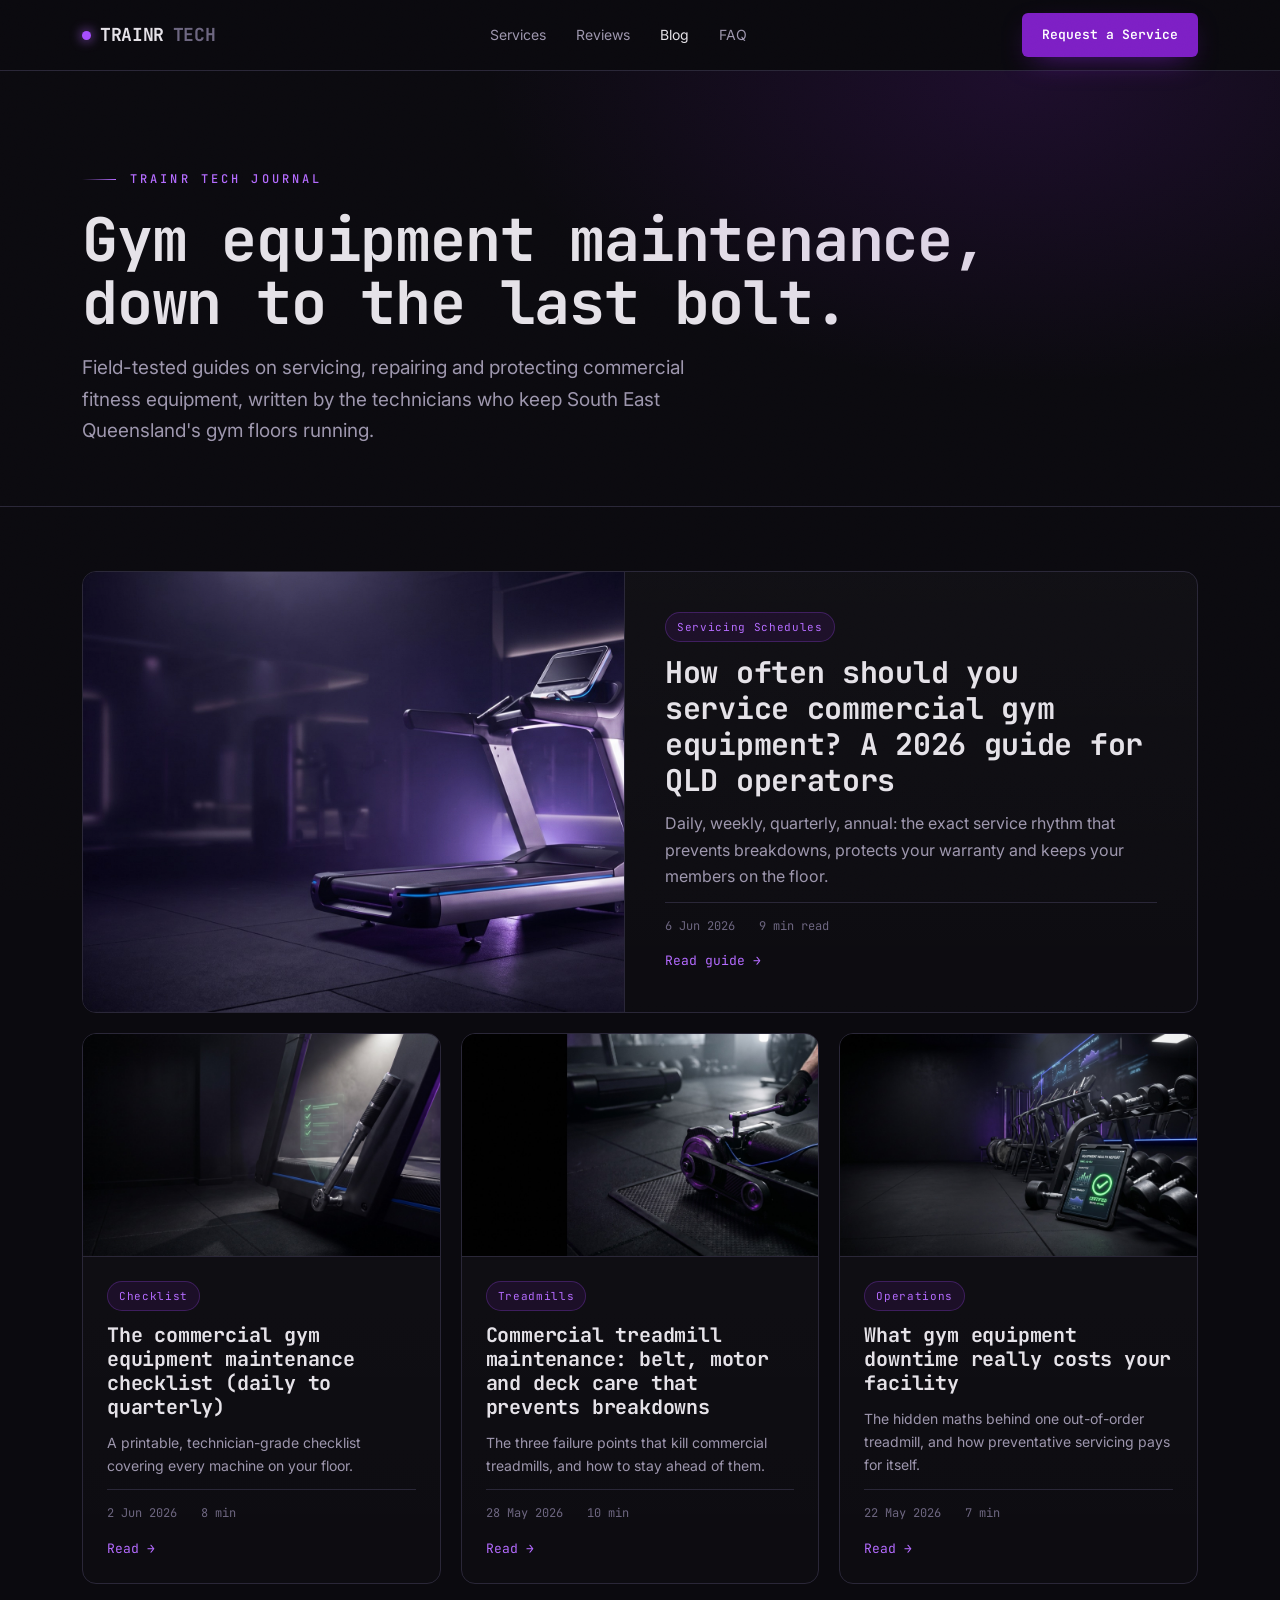
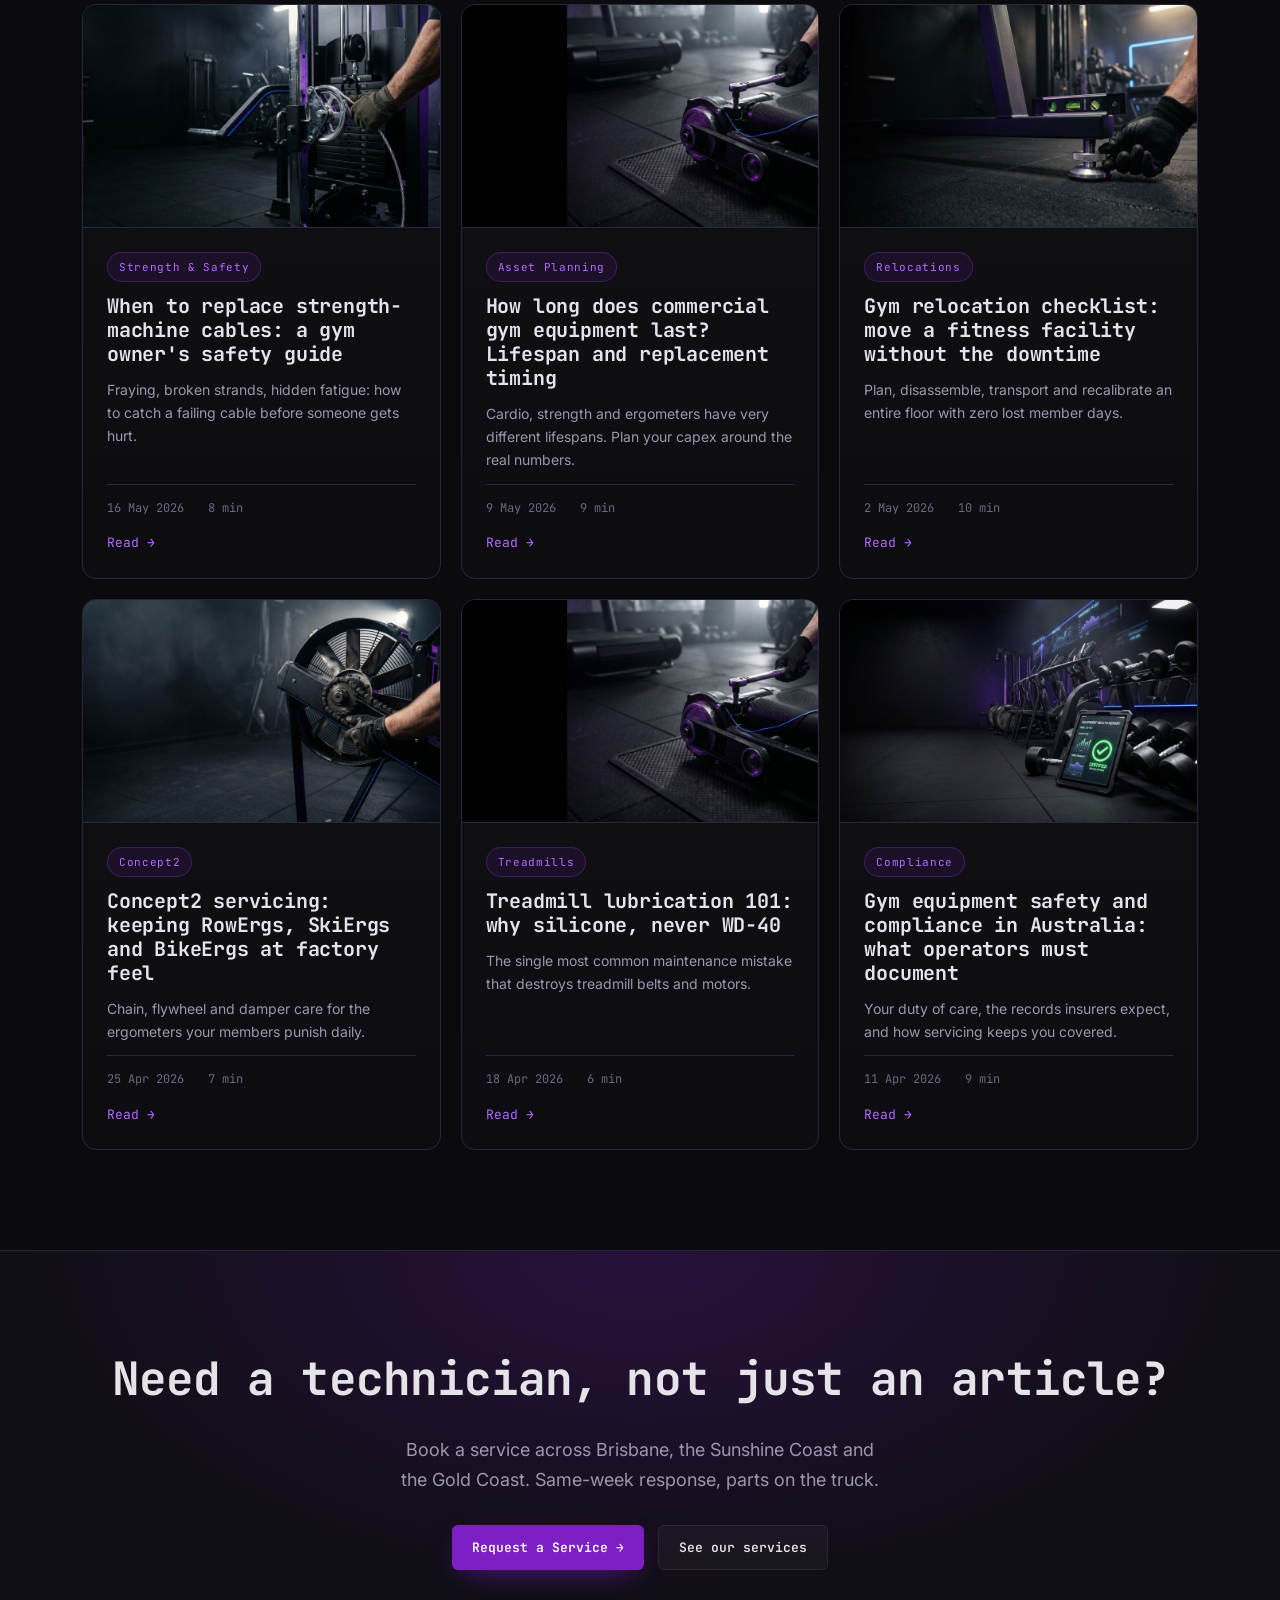
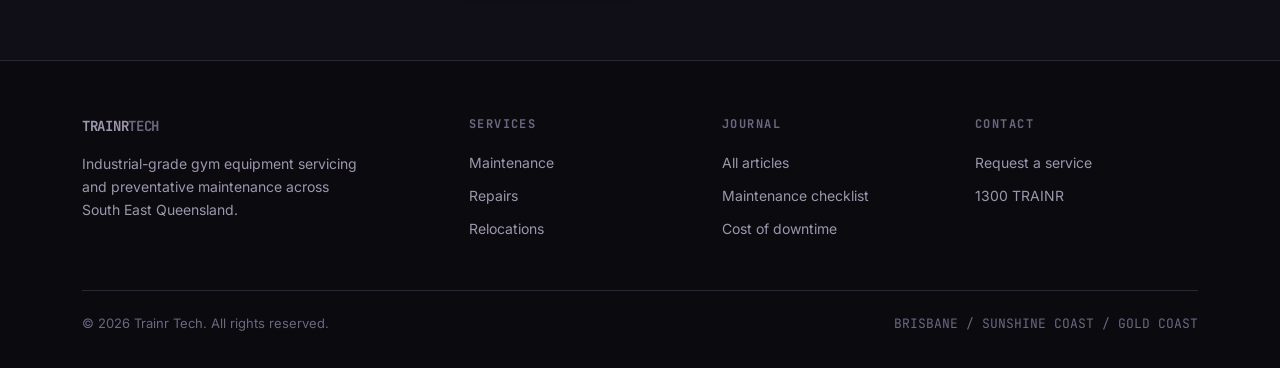
==== blog/index.html @ e597550f "Add SEO blog: 10 long-form local articles, index, schema, sitemap and robots - 10 authority articles" ====
<!DOCTYPE html>
<html lang="en">
<head>
<meta charset="utf-8"/>
<meta name="viewport" content="width=device-width, initial-scale=1.0"/>
<title>Gym Equipment Maintenance Blog | Trainr Tech (Brisbane, Sunshine Coast, Gold Coast)</title>
<meta name="description" content="Expert guides on commercial gym equipment maintenance, servicing and repairs for facility owners across Brisbane, the Sunshine Coast and the Gold Coast."/>
<link rel="canonical" href="https://trainr-tech-site.vercel.app/blog/"/>
<meta property="og:type" content="website"/>
<meta property="og:title" content="Gym Equipment Maintenance Blog | Trainr Tech"/>
<meta property="og:description" content="Expert guides on commercial gym equipment maintenance and servicing across South East Queensland."/>
<meta property="og:url" content="https://trainr-tech-site.vercel.app/blog/"/>
<meta property="og:image" content="https://trainr-tech-site.vercel.app/assets/img/t1.jpg"/>
<meta name="twitter:card" content="summary_large_image"/>
<link rel="preconnect" href="https://fonts.googleapis.com"/>
<link rel="preconnect" href="https://fonts.gstatic.com" crossorigin/>
<link href="https://fonts.googleapis.com/css2?family=Inter:wght@400;500;600;700&family=JetBrains+Mono:wght@400;500;600;700&display=swap" rel="stylesheet"/>
<link rel="stylesheet" href="blog.css"/>
<script type="application/ld+json">
{
  "@context":"https://schema.org",
  "@type":"Blog",
  "name":"Trainr Tech Gym Equipment Maintenance Blog",
  "url":"https://trainr-tech-site.vercel.app/blog/",
  "publisher":{"@type":"Organization","name":"Trainr Tech","areaServed":["Brisbane","Sunshine Coast","Gold Coast"]},
  "about":"Commercial gym equipment maintenance, servicing and repairs"
}
</script>
</head>
<body>
<div class="grain"></div>
<header>
  <div class="wrap nav">
    <a href="../index.html" class="logo"><span class="dot"></span>TRAINR<span style="color:var(--mute-2)">TECH</span></a>
    <nav class="nav-links">
      <a href="../index.html#teardown">Services</a>
      <a href="../index.html#reviews">Reviews</a>
      <a href="index.html" class="active">Blog</a>
      <a href="../index.html#faq">FAQ</a>
    </nav>
    <a href="../index.html#contact" class="btn btn-primary">Request a Service</a>
  </div>
</header>

<section class="blog-hero">
  <div class="wrap">
    <span class="eyebrow-line kicker">Trainr Tech Journal</span>
    <h1>Gym equipment maintenance,<br/>down to the last bolt.</h1>
    <p>Field-tested guides on servicing, repairing and protecting commercial fitness equipment, written by the technicians who keep South East Queensland's gym floors running.</p>
  </div>
</section>

<div class="wrap">
  <div class="grid" id="grid">
    <!-- Featured -->
    <a class="post featured rv" href="how-often-service-commercial-gym-equipment.html">
      <div class="thumb"><img src="../assets/img/t1.jpg" alt="Commercial treadmill in a dark gym"/></div>
      <div class="pbody">
        <span class="tag">Servicing Schedules</span>
        <h2>How often should you service commercial gym equipment? A 2026 guide for QLD operators</h2>
        <p>Daily, weekly, quarterly, annual: the exact service rhythm that prevents breakdowns, protects your warranty and keeps your members on the floor.</p>
        <span class="meta">6 Jun 2026<span class="dot"></span>9 min read</span>
        <span class="arrow">Read guide →</span>
      </div>
    </a>

    <a class="post rv" href="commercial-gym-equipment-maintenance-checklist.html">
      <div class="thumb"><img src="../assets/img/svc-1.jpg" alt="Technician running diagnostics on gym equipment"/></div>
      <div class="pbody">
        <span class="tag">Checklist</span>
        <h2>The commercial gym equipment maintenance checklist (daily to quarterly)</h2>
        <p>A printable, technician-grade checklist covering every machine on your floor.</p>
        <span class="meta">2 Jun 2026<span class="dot"></span>8 min</span>
        <span class="arrow">Read →</span>
      </div>
    </a>

    <a class="post rv" href="commercial-treadmill-maintenance.html">
      <div class="thumb"><img src="../assets/img/svc-2.jpg" alt="Repairing a treadmill motor and belt"/></div>
      <div class="pbody">
        <span class="tag">Treadmills</span>
        <h2>Commercial treadmill maintenance: belt, motor and deck care that prevents breakdowns</h2>
        <p>The three failure points that kill commercial treadmills, and how to stay ahead of them.</p>
        <span class="meta">28 May 2026<span class="dot"></span>10 min</span>
        <span class="arrow">Read →</span>
      </div>
    </a>

    <a class="post rv" href="cost-of-gym-equipment-downtime.html">
      <div class="thumb"><img src="../assets/img/svc-6.jpg" alt="Equipment health report on a tablet"/></div>
      <div class="pbody">
        <span class="tag">Operations</span>
        <h2>What gym equipment downtime really costs your facility</h2>
        <p>The hidden maths behind one out-of-order treadmill, and how preventative servicing pays for itself.</p>
        <span class="meta">22 May 2026<span class="dot"></span>7 min</span>
        <span class="arrow">Read →</span>
      </div>
    </a>

    <a class="post rv" href="when-to-replace-strength-cables.html">
      <div class="thumb"><img src="../assets/img/svc-3.jpg" alt="Cable and pulley stack on a strength machine"/></div>
      <div class="pbody">
        <span class="tag">Strength & Safety</span>
        <h2>When to replace strength-machine cables: a gym owner's safety guide</h2>
        <p>Fraying, broken strands, hidden fatigue: how to catch a failing cable before someone gets hurt.</p>
        <span class="meta">16 May 2026<span class="dot"></span>8 min</span>
        <span class="arrow">Read →</span>
      </div>
    </a>

    <a class="post rv" href="how-long-does-gym-equipment-last.html">
      <div class="thumb"><img src="../assets/img/svc-2.jpg" alt="Inside a commercial treadmill"/></div>
      <div class="pbody">
        <span class="tag">Asset Planning</span>
        <h2>How long does commercial gym equipment last? Lifespan and replacement timing</h2>
        <p>Cardio, strength and ergometers have very different lifespans. Plan your capex around the real numbers.</p>
        <span class="meta">9 May 2026<span class="dot"></span>9 min</span>
        <span class="arrow">Read →</span>
      </div>
    </a>

    <a class="post rv" href="gym-relocation-checklist.html">
      <div class="thumb"><img src="../assets/img/svc-5.jpg" alt="Levelling a newly installed machine"/></div>
      <div class="pbody">
        <span class="tag">Relocations</span>
        <h2>Gym relocation checklist: move a fitness facility without the downtime</h2>
        <p>Plan, disassemble, transport and recalibrate an entire floor with zero lost member days.</p>
        <span class="meta">2 May 2026<span class="dot"></span>10 min</span>
        <span class="arrow">Read →</span>
      </div>
    </a>

    <a class="post rv" href="concept2-servicing-guide.html">
      <div class="thumb"><img src="../assets/img/svc-4.jpg" alt="Air-resistance ergometer flywheel and chain"/></div>
      <div class="pbody">
        <span class="tag">Concept2</span>
        <h2>Concept2 servicing: keeping RowErgs, SkiErgs and BikeErgs at factory feel</h2>
        <p>Chain, flywheel and damper care for the ergometers your members punish daily.</p>
        <span class="meta">25 Apr 2026<span class="dot"></span>7 min</span>
        <span class="arrow">Read →</span>
      </div>
    </a>

    <a class="post rv" href="treadmill-lubrication-guide.html">
      <div class="thumb"><img src="../assets/img/svc-2.jpg" alt="Lubricating a treadmill belt"/></div>
      <div class="pbody">
        <span class="tag">Treadmills</span>
        <h2>Treadmill lubrication 101: why silicone, never WD-40</h2>
        <p>The single most common maintenance mistake that destroys treadmill belts and motors.</p>
        <span class="meta">18 Apr 2026<span class="dot"></span>6 min</span>
        <span class="arrow">Read →</span>
      </div>
    </a>

    <a class="post rv" href="gym-equipment-safety-compliance-australia.html">
      <div class="thumb"><img src="../assets/img/svc-6.jpg" alt="Digital compliance report for gym equipment"/></div>
      <div class="pbody">
        <span class="tag">Compliance</span>
        <h2>Gym equipment safety and compliance in Australia: what operators must document</h2>
        <p>Your duty of care, the records insurers expect, and how servicing keeps you covered.</p>
        <span class="meta">11 Apr 2026<span class="dot"></span>9 min</span>
        <span class="arrow">Read →</span>
      </div>
    </a>
  </div>
</div>

<!-- CTA -->
<div class="ctaband">
  <div class="wrap">
    <h2>Need a technician, not just an article?</h2>
    <p>Book a service across Brisbane, the Sunshine Coast and the Gold Coast. Same-week response, parts on the truck.</p>
    <div class="cta">
      <a href="../index.html#contact" class="btn btn-primary">Request a Service →</a>
      <a href="../index.html#teardown" class="btn btn-ghost">See our services</a>
    </div>
  </div>
</div>

<footer>
  <div class="wrap">
    <div class="foot">
      <div>
        <a href="../index.html" class="logo"><span class="dot"></span>TRAINR<span style="color:var(--mute-2)">TECH</span></a>
        <p class="blurb">Industrial-grade gym equipment servicing and preventative maintenance across South East Queensland.</p>
      </div>
      <div><h4>Services</h4><a href="../index.html#teardown">Maintenance</a><a href="../index.html#teardown">Repairs</a><a href="../index.html#teardown">Relocations</a></div>
      <div><h4>Journal</h4><a href="index.html">All articles</a><a href="commercial-gym-equipment-maintenance-checklist.html">Maintenance checklist</a><a href="cost-of-gym-equipment-downtime.html">Cost of downtime</a></div>
      <div><h4>Contact</h4><a href="../index.html#contact">Request a service</a><a href="tel:1300872467">1300 TRAINR</a></div>
    </div>
    <div class="foot-bottom">
      <span>© 2026 Trainr Tech. All rights reserved.</span>
      <span class="mono">BRISBANE / SUNSHINE COAST / GOLD COAST</span>
    </div>
  </div>
</footer>

<script>
const io=new IntersectionObserver((es)=>es.forEach(e=>{if(e.isIntersecting){e.target.classList.add('in');io.unobserve(e.target)}}),{threshold:.12});
document.querySelectorAll('.rv').forEach(el=>io.observe(el));
</script>
</body>
</html>
---- blog/blog.css ----
/* TRAINR TECH — blog shared styles (brand-matched to the homepage) */
:root{
  --carbon:#0b0a0f;--carbon-2:#100e16;--asphalt:#1a1822;--line:#2a2738;
  --violet:#7d1fc5;--violet-bright:#a64dff;--violet-glow:#b46bff;
  --blue:#3b6cdd;--blue-bright:#5e8bff;--silver:#e5e2e8;--mute:#9d96ad;--mute-2:#6d6680;
}
*{margin:0;padding:0;box-sizing:border-box}
html{scroll-behavior:smooth}
body{background:var(--carbon);color:var(--silver);font-family:'Inter',sans-serif;-webkit-font-smoothing:antialiased;line-height:1.65;overflow-x:hidden}
.mono{font-family:'JetBrains Mono',monospace}
a{color:inherit;text-decoration:none}
img{display:block;max-width:100%}
.wrap{max-width:1180px;margin:0 auto;padding:0 32px}
.kicker{font-family:'JetBrains Mono',monospace;font-size:12px;font-weight:500;letter-spacing:.26em;text-transform:uppercase;color:var(--violet-glow)}
.eyebrow-line{display:inline-flex;align-items:center;gap:14px}
.eyebrow-line::before{content:"";width:34px;height:1px;background:linear-gradient(90deg,transparent,var(--violet-glow))}
.grain{position:fixed;inset:0;pointer-events:none;z-index:120;opacity:.04;mix-blend-mode:overlay;background-image:url("data:image/svg+xml,%3Csvg xmlns='http://www.w3.org/2000/svg' width='160' height='160'%3E%3Cfilter id='n'%3E%3CfeTurbulence type='fractalNoise' baseFrequency='0.85' numOctaves='3'/%3E%3C/filter%3E%3Crect width='100%25' height='100%25' filter='url(%23n)'/%3E%3C/svg%3E")}

/* nav */
header{position:sticky;top:0;z-index:100;background:rgba(11,10,15,.78);backdrop-filter:blur(16px) saturate(1.2);border-bottom:1px solid var(--line)}
.nav{display:flex;align-items:center;justify-content:space-between;height:70px}
.logo{font-family:'JetBrains Mono',monospace;font-weight:700;font-size:18px;letter-spacing:-.02em;display:flex;align-items:center;gap:9px}
.logo .dot{width:9px;height:9px;border-radius:50%;background:var(--violet-bright);box-shadow:0 0 12px var(--violet-glow)}
.nav-links{display:flex;gap:30px;align-items:center}
.nav-links a{font-size:14px;color:var(--mute);transition:color .25s}
.nav-links a:hover,.nav-links a.active{color:var(--silver)}
.btn{font-family:'JetBrains Mono',monospace;font-size:13px;font-weight:600;padding:11px 20px;border-radius:6px;cursor:pointer;border:none;transition:transform .18s,box-shadow .3s;display:inline-flex;align-items:center;gap:8px}
.btn-primary{background:var(--violet);color:#fff;box-shadow:0 10px 30px -12px rgba(125,31,197,.8)}
.btn-primary:hover{transform:translateY(-2px)}
.btn-ghost{background:rgba(255,255,255,.03);color:var(--silver);border:1px solid var(--line)}
.btn-ghost:hover{border-color:var(--violet)}

/* ---------- BLOG INDEX ---------- */
.blog-hero{padding:90px 0 60px;border-bottom:1px solid var(--line);position:relative;overflow:hidden}
.blog-hero::after{content:"";position:absolute;inset:0;background:radial-gradient(70% 120% at 80% 0%,rgba(125,31,197,.16),transparent 60%);pointer-events:none}
.blog-hero h1{font-family:'JetBrains Mono',monospace;font-weight:700;font-size:clamp(34px,5.4vw,60px);letter-spacing:-.02em;line-height:1.04;margin-top:20px}
.blog-hero p{margin-top:18px;color:var(--mute);font-size:19px;max-width:620px}
.grid{display:grid;grid-template-columns:repeat(3,1fr);gap:20px;padding:64px 0 100px}
.post{display:flex;flex-direction:column;background:linear-gradient(180deg,rgba(255,255,255,.025),rgba(255,255,255,.006));border:1px solid var(--line);border-radius:14px;overflow:hidden;transition:border-color .35s,transform .35s}
.post:hover{border-color:rgba(166,77,255,.5);transform:translateY(-4px)}
.post .thumb{aspect-ratio:16/10;overflow:hidden;border-bottom:1px solid var(--line)}
.post .thumb img{width:100%;height:100%;object-fit:cover;transition:transform .5s}
.post:hover .thumb img{transform:scale(1.05)}
.post .pbody{padding:24px;display:flex;flex-direction:column;gap:12px;flex:1}
.tag{align-self:flex-start;font-family:'JetBrains Mono',monospace;font-size:11px;letter-spacing:.06em;padding:5px 11px;border-radius:100px;background:rgba(125,31,197,.12);border:1px solid rgba(166,77,255,.25);color:var(--violet-glow)}
.post h2{font-family:'JetBrains Mono',monospace;font-size:20px;line-height:1.2;letter-spacing:-.01em}
.post p{color:var(--mute);font-size:14px;flex:1}
.post .meta{font-family:'JetBrains Mono',monospace;font-size:12px;color:var(--mute-2);display:flex;gap:12px;border-top:1px solid var(--line);padding-top:14px}
.post .arrow{color:var(--violet-glow);font-family:'JetBrains Mono',monospace;font-size:13px;display:inline-flex;align-items:center;gap:6px;margin-top:2px}
.featured{grid-column:span 3;flex-direction:row}
.featured .thumb{aspect-ratio:auto;flex:1.1;border-bottom:none;border-right:1px solid var(--line)}
.featured .pbody{flex:1;justify-content:center;padding:40px}
.featured h2{font-size:30px}
.featured p{font-size:16px;flex:none}

/* ---------- ARTICLE ---------- */
.crumbs{font-family:'JetBrains Mono',monospace;font-size:12px;color:var(--mute-2);padding:26px 0 0}
.crumbs a:hover{color:var(--violet-glow)}
.crumbs span{color:var(--mute-2);margin:0 8px}
.art-hero{padding:30px 0 50px;border-bottom:1px solid var(--line);position:relative}
.art-hero .tag{margin-bottom:20px}
.art-hero h1{font-family:'JetBrains Mono',monospace;font-weight:700;font-size:clamp(30px,4.6vw,50px);letter-spacing:-.02em;line-height:1.08;max-width:900px}
.art-hero .standfirst{margin-top:20px;color:var(--mute);font-size:20px;line-height:1.55;max-width:760px}
.art-meta{margin-top:26px;display:flex;flex-wrap:wrap;gap:18px;font-family:'JetBrains Mono',monospace;font-size:12px;color:var(--mute-2);align-items:center}
.art-meta .dot{width:4px;height:4px;border-radius:50%;background:var(--mute-2)}
.art-figure{margin:0 0 0;border-bottom:1px solid var(--line)}
.art-figure img{width:100%;max-height:460px;object-fit:cover}
.layout{display:grid;grid-template-columns:1fr 260px;gap:60px;padding:56px 0 90px;align-items:start}
.prose{max-width:760px;font-size:17px}
.prose>p{margin:0 0 22px;color:#cfcad6}
.prose h2{font-family:'JetBrains Mono',monospace;font-size:27px;letter-spacing:-.01em;margin:46px 0 16px;color:var(--silver);scroll-margin-top:90px}
.prose h3{font-family:'JetBrains Mono',monospace;font-size:20px;margin:32px 0 12px;color:var(--silver)}
.prose a{color:var(--blue-bright);text-decoration:underline;text-underline-offset:3px;text-decoration-color:rgba(94,139,255,.4)}
.prose a:hover{text-decoration-color:var(--blue-bright)}
.prose strong{color:var(--silver)}
.prose ul,.prose ol{margin:0 0 22px;padding-left:22px;color:#cfcad6}
.prose li{margin-bottom:10px}
.prose li::marker{color:var(--violet-glow)}
.prose blockquote{border-left:2px solid var(--violet);background:rgba(125,31,197,.06);padding:18px 22px;border-radius:0 8px 8px 0;margin:0 0 24px;color:var(--silver);font-size:18px}
.prose table{width:100%;border-collapse:collapse;margin:0 0 26px;font-size:14px}
.prose th{font-family:'JetBrains Mono',monospace;text-align:left;font-size:12px;letter-spacing:.04em;text-transform:uppercase;color:var(--violet-glow);padding:12px 14px;border-bottom:1px solid var(--line);background:rgba(125,31,197,.06)}
.prose td{padding:12px 14px;border-bottom:1px solid var(--line);color:#cfcad6;vertical-align:top}
.prose tr:hover td{background:rgba(255,255,255,.015)}
.callout{background:linear-gradient(135deg,rgba(125,31,197,.14),rgba(59,108,221,.06));border:1px solid rgba(166,77,255,.3);border-radius:12px;padding:22px 24px;margin:0 0 26px}
.callout .lab{font-family:'JetBrains Mono',monospace;font-size:11px;letter-spacing:.16em;text-transform:uppercase;color:var(--violet-glow);margin-bottom:8px}
.callout p{margin:0;color:var(--silver);font-size:16px}
.keytakeaways{background:rgba(255,255,255,.02);border:1px solid var(--line);border-radius:12px;padding:22px 24px;margin:0 0 30px}
.keytakeaways .lab{font-family:'JetBrains Mono',monospace;font-size:11px;letter-spacing:.16em;text-transform:uppercase;color:var(--blue-bright);margin-bottom:12px}
.keytakeaways ul{margin:0;padding-left:20px}

/* sidebar */
.aside{position:sticky;top:96px;display:flex;flex-direction:column;gap:24px}
.aside .box{border:1px solid var(--line);border-radius:12px;padding:22px;background:rgba(255,255,255,.02)}
.aside .box h4{font-family:'JetBrains Mono',monospace;font-size:12px;letter-spacing:.14em;text-transform:uppercase;color:var(--mute-2);margin-bottom:14px}
.toc a{display:block;font-size:13px;color:var(--mute);padding:6px 0;border-left:2px solid var(--line);padding-left:12px;margin-left:-2px;transition:color .2s,border-color .2s}
.toc a:hover{color:var(--silver);border-color:var(--violet)}
.cta-box{background:linear-gradient(160deg,var(--violet),#4d1480);border:1px solid rgba(166,77,255,.4)}
.cta-box h4{color:#fff;opacity:.85}
.cta-box p{font-size:14px;color:#fff;opacity:.92;margin-bottom:16px}
.cta-box .btn{width:100%;justify-content:center;background:#fff;color:var(--violet)}

/* FAQ */
.faq-sec{border-top:1px solid var(--line);padding:60px 0}
.faq-sec h2{font-family:'JetBrains Mono',monospace;font-size:30px;margin-bottom:28px;letter-spacing:-.01em}
.qa{border-bottom:1px solid var(--line)}
.qa button{width:100%;display:flex;justify-content:space-between;align-items:center;gap:20px;padding:22px 0;background:none;border:none;color:var(--silver);cursor:pointer;text-align:left;font-family:'JetBrains Mono',monospace;font-size:17px;font-weight:600}
.qa button:hover{color:var(--violet-glow)}
.qa .ans{max-height:0;overflow:hidden;transition:max-height .4s ease}
.qa .ans p{color:var(--mute);font-size:15px;line-height:1.7;padding-bottom:0}
.qa.open .ans{max-height:320px;padding-bottom:22px}
.qa .pm{color:var(--violet-glow);font-size:24px;font-family:'JetBrains Mono',monospace;transition:transform .3s;flex-shrink:0}
.qa.open .pm{transform:rotate(45deg)}

/* related */
.related{border-top:1px solid var(--line);padding:60px 0 90px}
.related h2{font-family:'JetBrains Mono',monospace;font-size:24px;margin-bottom:26px}
.rel-grid{display:grid;grid-template-columns:repeat(3,1fr);gap:18px}
.rel-card{border:1px solid var(--line);border-radius:12px;padding:22px;transition:border-color .3s,transform .3s}
.rel-card:hover{border-color:rgba(166,77,255,.5);transform:translateY(-3px)}
.rel-card .tag{margin-bottom:12px}
.rel-card h3{font-family:'JetBrains Mono',monospace;font-size:16px;line-height:1.25}

/* big CTA band */
.ctaband{position:relative;overflow:hidden;border-top:1px solid var(--line);background:radial-gradient(80% 140% at 50% 0%,rgba(125,31,197,.22),transparent 60%),var(--carbon-2)}
.ctaband .wrap{padding:90px 32px;text-align:center}
.ctaband h2{font-family:'JetBrains Mono',monospace;font-size:clamp(28px,4vw,46px);letter-spacing:-.02em}
.ctaband p{margin:18px auto 0;max-width:480px;color:var(--mute);font-size:18px}
.ctaband .cta{margin-top:30px;display:flex;gap:14px;justify-content:center;flex-wrap:wrap}

/* footer */
footer{border-top:1px solid var(--line);background:var(--carbon);padding:54px 0 34px}
.foot{display:grid;grid-template-columns:1.6fr 1fr 1fr 1fr;gap:30px}
.foot h4{font-family:'JetBrains Mono',monospace;font-size:12px;letter-spacing:.12em;text-transform:uppercase;color:var(--mute-2);margin-bottom:16px}
.foot a{display:block;color:var(--mute);font-size:14px;margin-bottom:10px;transition:color .2s}
.foot a:hover{color:var(--violet-glow)}
.foot .blurb{color:var(--mute);font-size:14px;max-width:280px;margin-top:14px}
.foot-bottom{border-top:1px solid var(--line);margin-top:40px;padding-top:22px;color:var(--mute-2);font-size:13px;display:flex;justify-content:space-between;flex-wrap:wrap;gap:10px}

.rv{opacity:0;transform:translateY(24px);transition:opacity .7s cubic-bezier(.2,.7,.2,1),transform .7s cubic-bezier(.2,.7,.2,1)}
.rv.in{opacity:1;transform:none}

@media(max-width:900px){
  .wrap{padding:0 20px}
  .nav-links{display:none}
  .grid{grid-template-columns:1fr;gap:18px;padding:40px 0 70px}
  .featured{grid-column:span 1;flex-direction:column}
  .featured .thumb{border-right:none;border-bottom:1px solid var(--line)}
  .layout{grid-template-columns:1fr;gap:0;padding:40px 0 70px}
  .aside{position:static;margin-top:50px}
  .rel-grid{grid-template-columns:1fr}
  .foot{grid-template-columns:1fr 1fr}
  .prose{font-size:16px}
  .prose table{display:block;overflow-x:auto;white-space:nowrap}
}
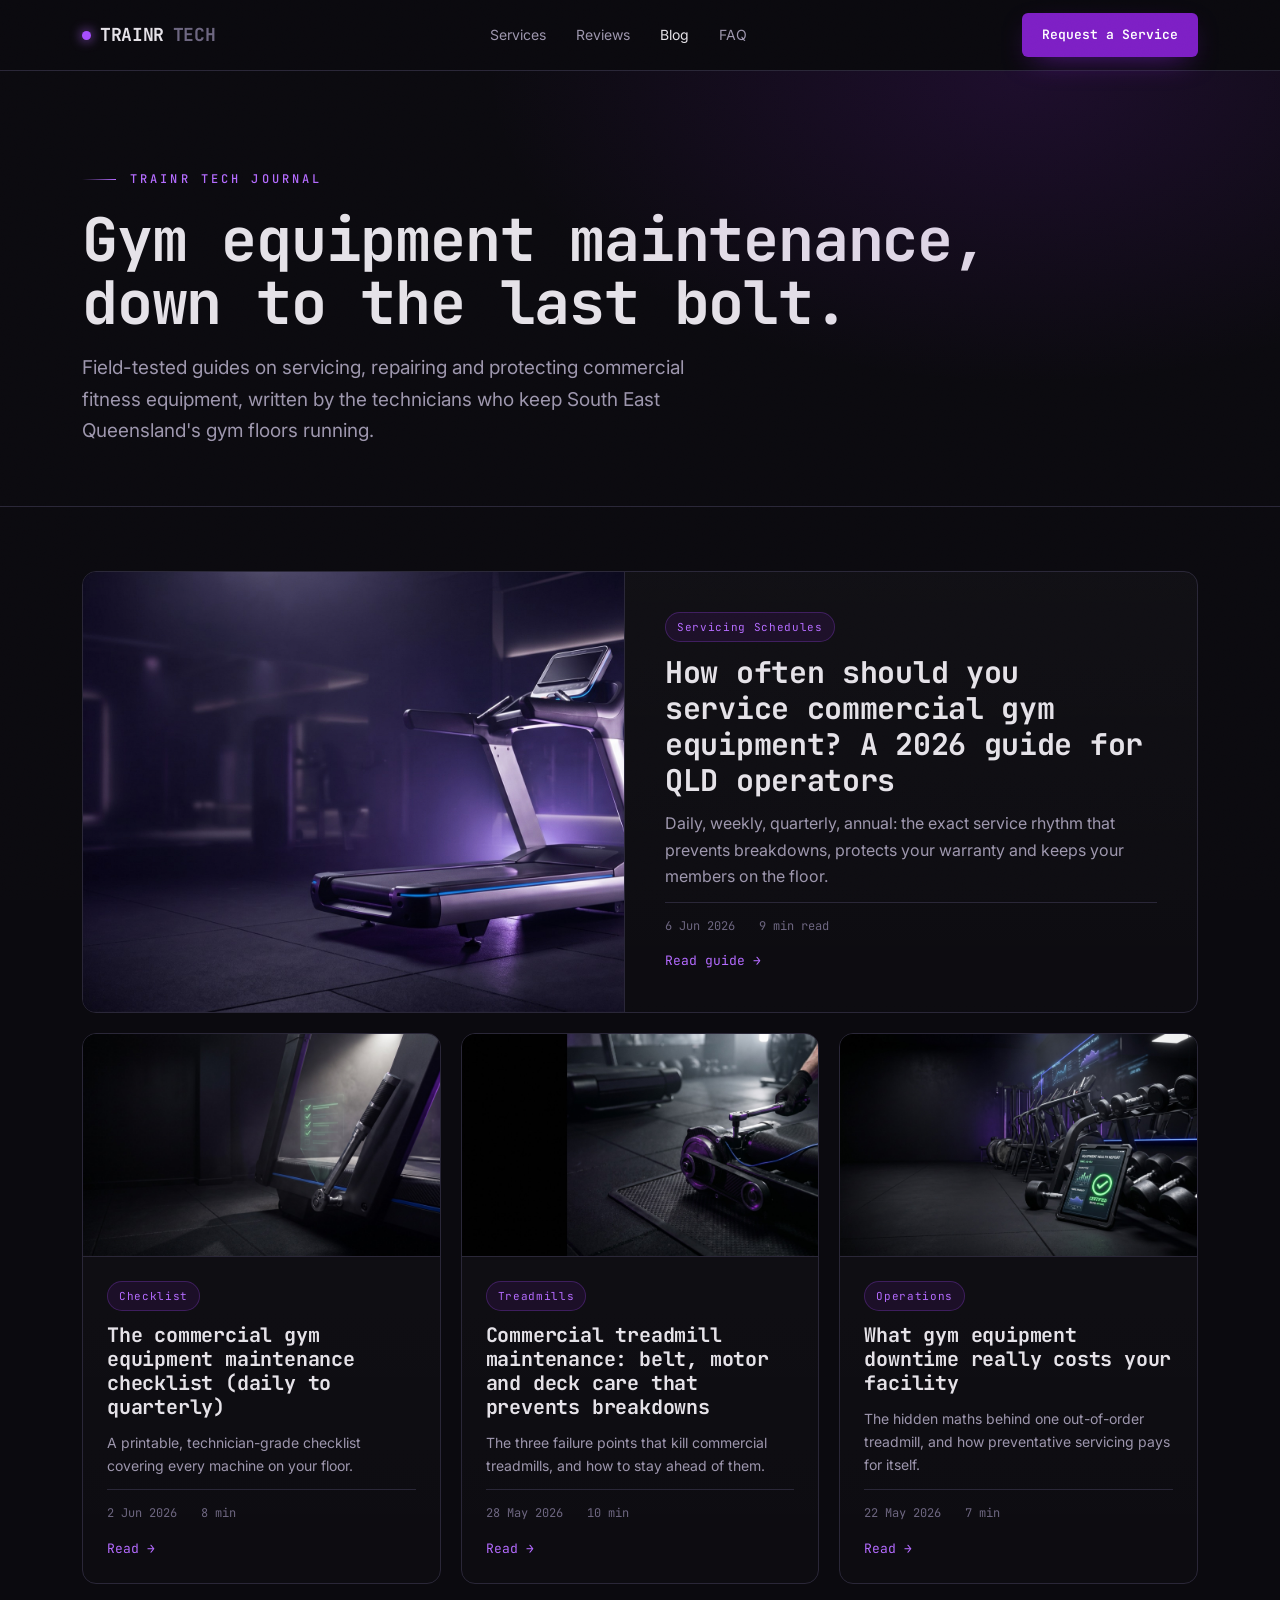
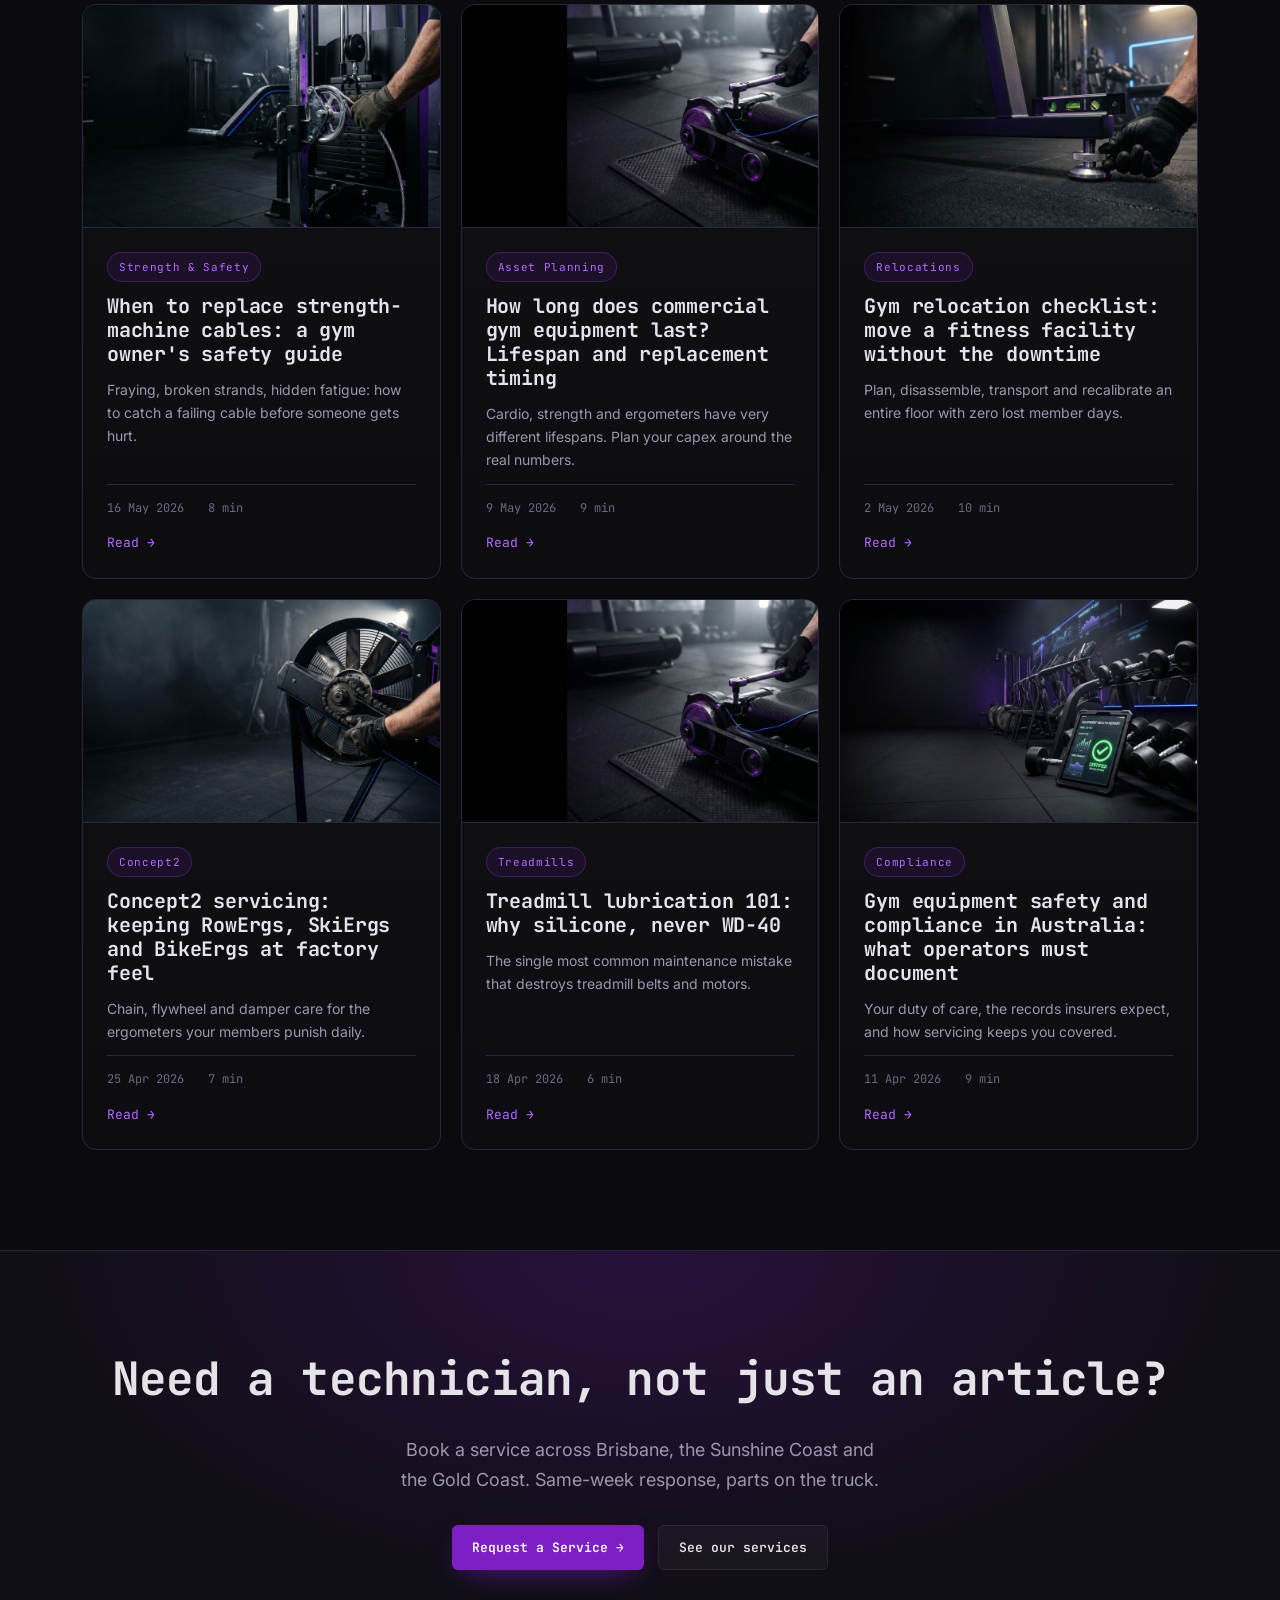
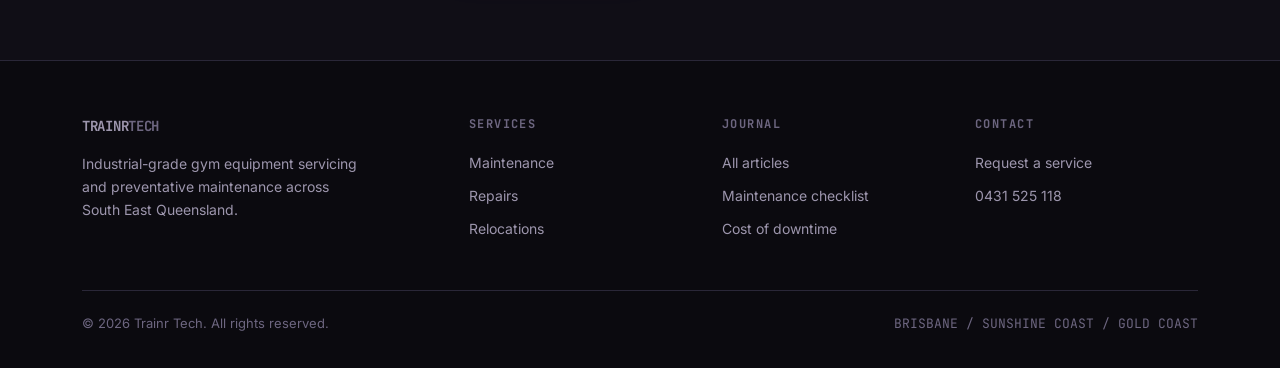
==== commit 66387f5c: "Partner logo marquee, tidy animated services grid, real contact details, dedicated request page, new" ====
--- a/blog/index.html
+++ b/blog/index.html
@@ -38,7 +38,7 @@
       <a href="index.html" class="active">Blog</a>
       <a href="../index.html#faq">FAQ</a>
     </nav>
-    <a href="../index.html#contact" class="btn btn-primary">Request a Service</a>
+    <a href="../request.html" class="btn btn-primary">Request a Service</a>
   </div>
 </header>
 
@@ -171,7 +171,7 @@
     <h2>Need a technician, not just an article?</h2>
     <p>Book a service across Brisbane, the Sunshine Coast and the Gold Coast. Same-week response, parts on the truck.</p>
     <div class="cta">
-      <a href="../index.html#contact" class="btn btn-primary">Request a Service →</a>
+      <a href="../request.html" class="btn btn-primary">Request a Service →</a>
       <a href="../index.html#teardown" class="btn btn-ghost">See our services</a>
     </div>
   </div>
@@ -186,7 +186,7 @@
       </div>
       <div><h4>Services</h4><a href="../index.html#teardown">Maintenance</a><a href="../index.html#teardown">Repairs</a><a href="../index.html#teardown">Relocations</a></div>
       <div><h4>Journal</h4><a href="index.html">All articles</a><a href="commercial-gym-equipment-maintenance-checklist.html">Maintenance checklist</a><a href="cost-of-gym-equipment-downtime.html">Cost of downtime</a></div>
-      <div><h4>Contact</h4><a href="../index.html#contact">Request a service</a><a href="tel:1300872467">1300 TRAINR</a></div>
+      <div><h4>Contact</h4><a href="../request.html">Request a service</a><a href="tel:0431525118">0431 525 118</a></div>
     </div>
     <div class="foot-bottom">
       <span>© 2026 Trainr Tech. All rights reserved.</span>
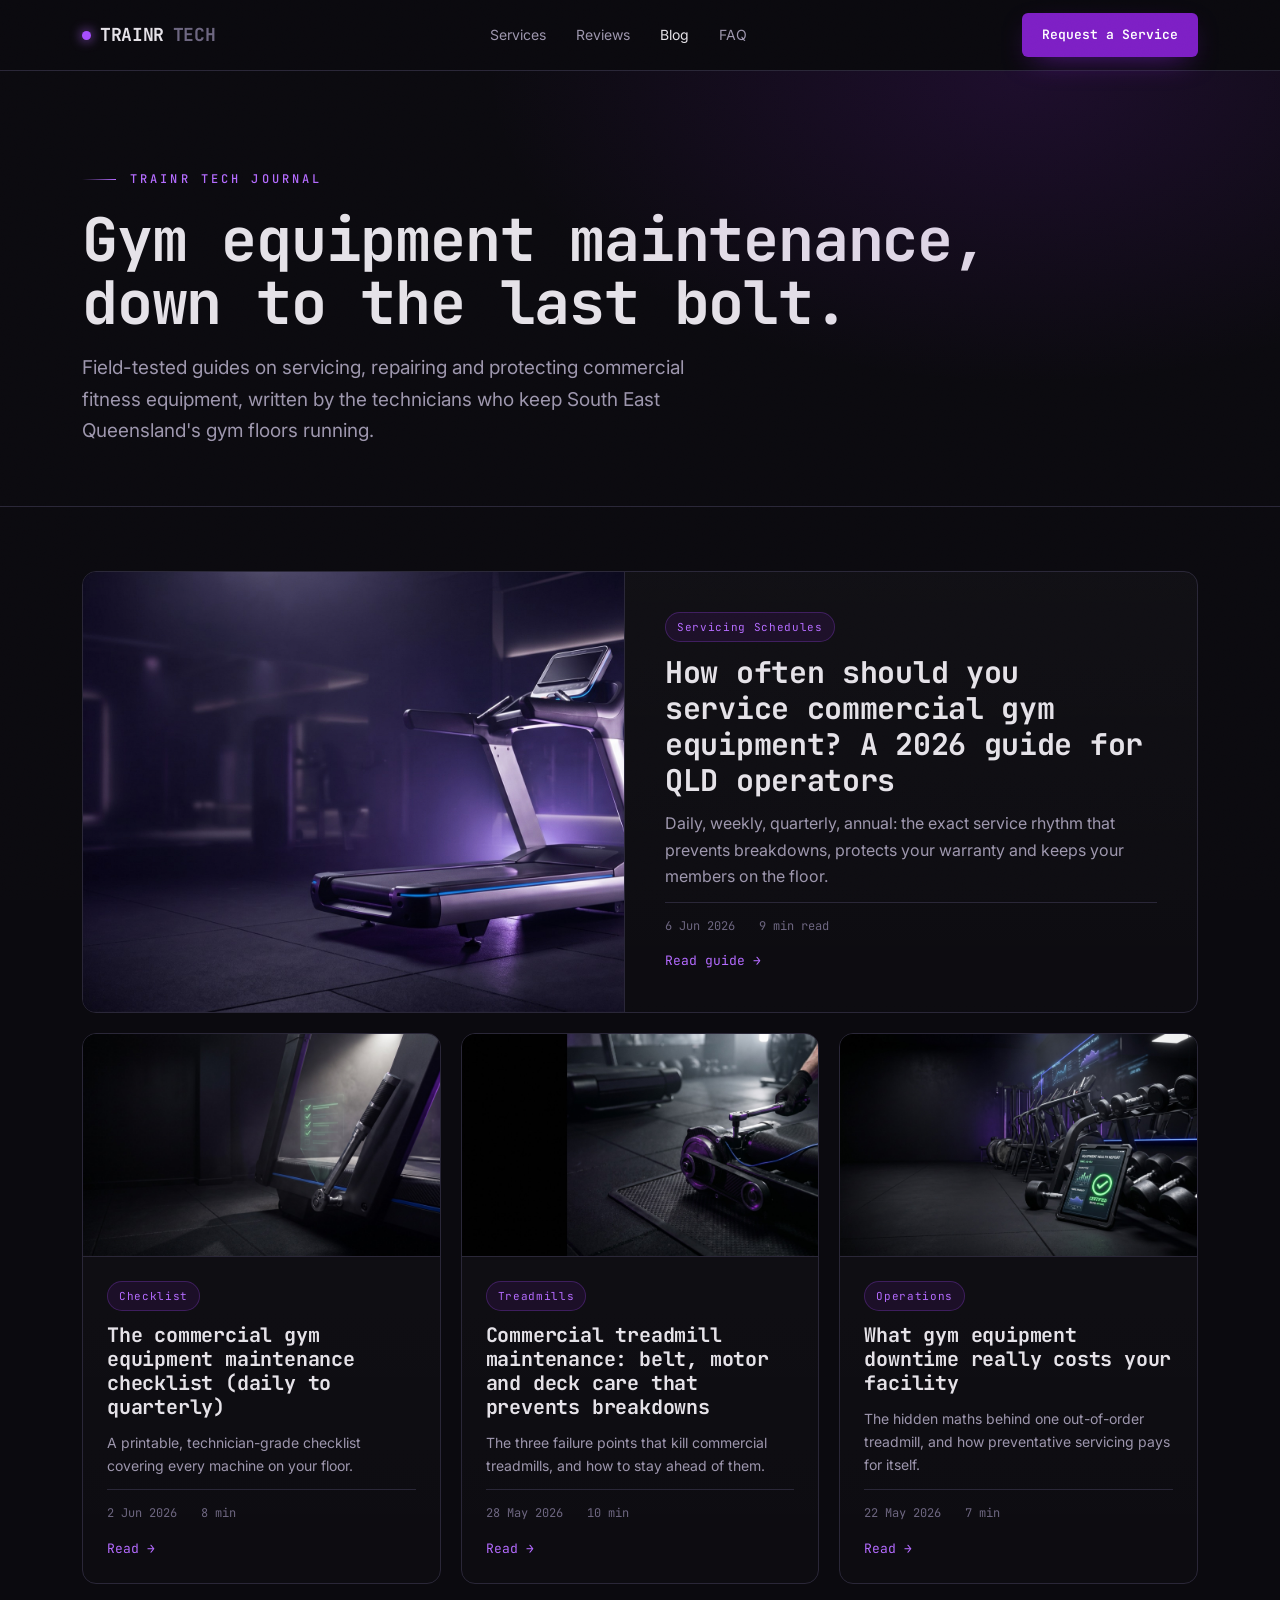
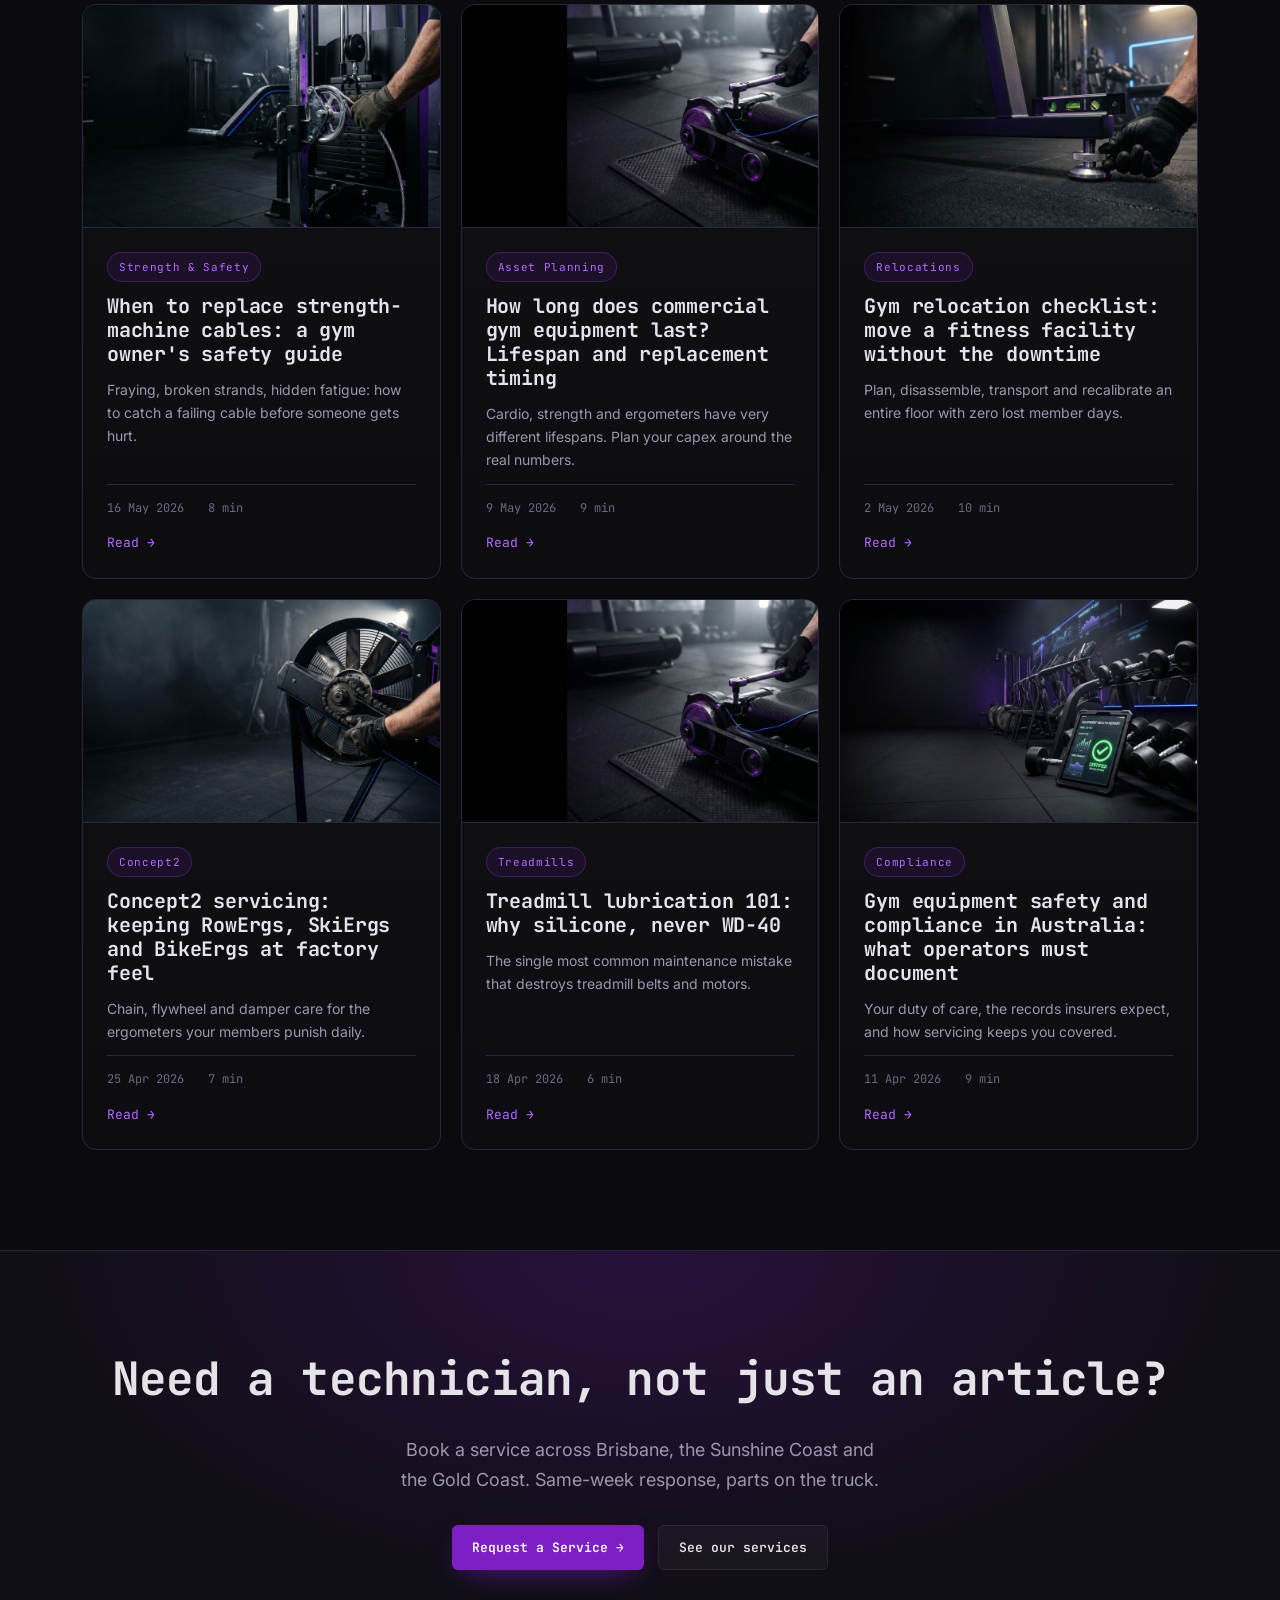
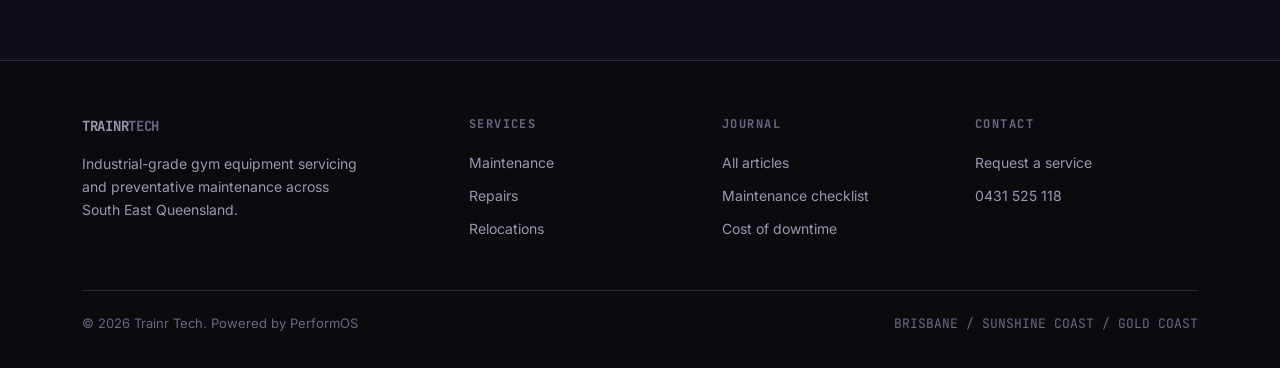
==== commit 7ace23db: "Footer: replace 'All rights reserved' with 'Powered by PerformOS' across all pages" ====
--- a/blog/index.html
+++ b/blog/index.html
@@ -189,7 +189,7 @@
       <div><h4>Contact</h4><a href="../request.html">Request a service</a><a href="tel:0431525118">0431 525 118</a></div>
     </div>
     <div class="foot-bottom">
-      <span>© 2026 Trainr Tech. All rights reserved.</span>
+      <span>© 2026 Trainr Tech. Powered by PerformOS</span>
       <span class="mono">BRISBANE / SUNSHINE COAST / GOLD COAST</span>
     </div>
   </div>
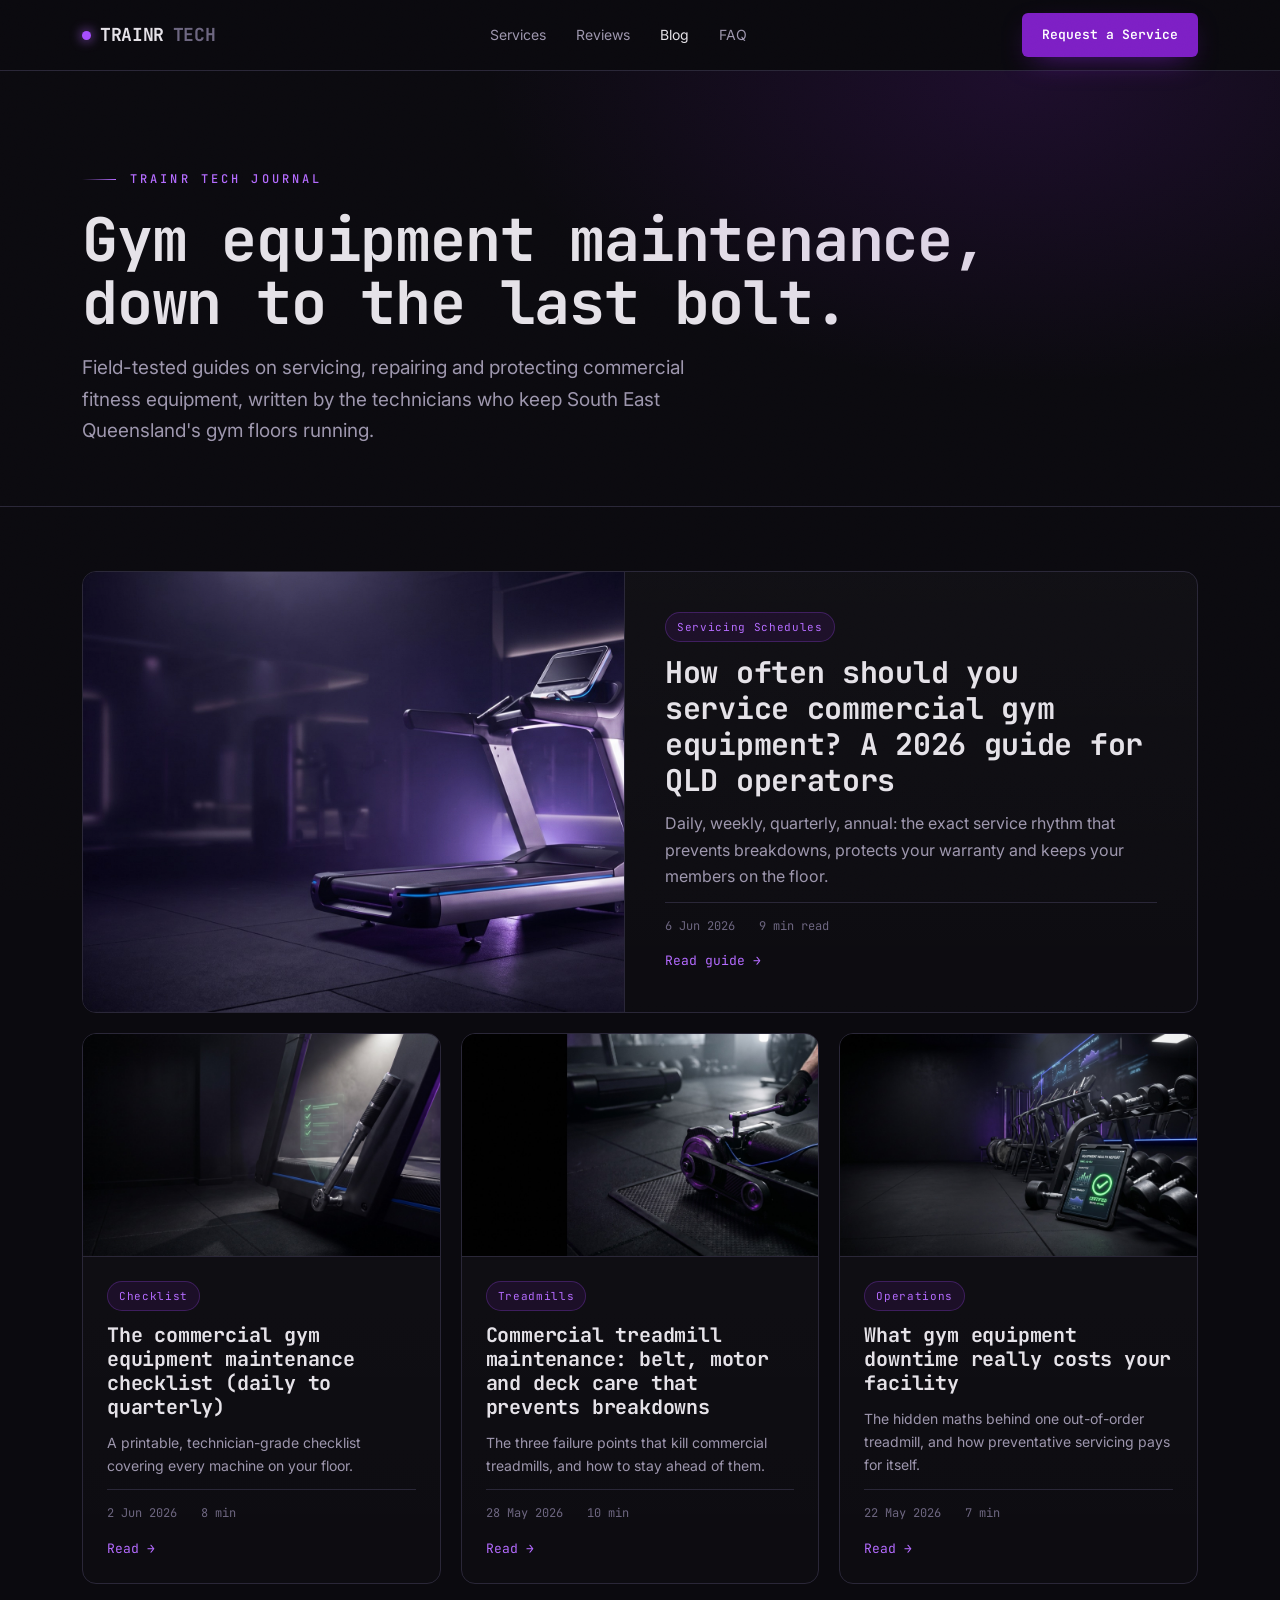
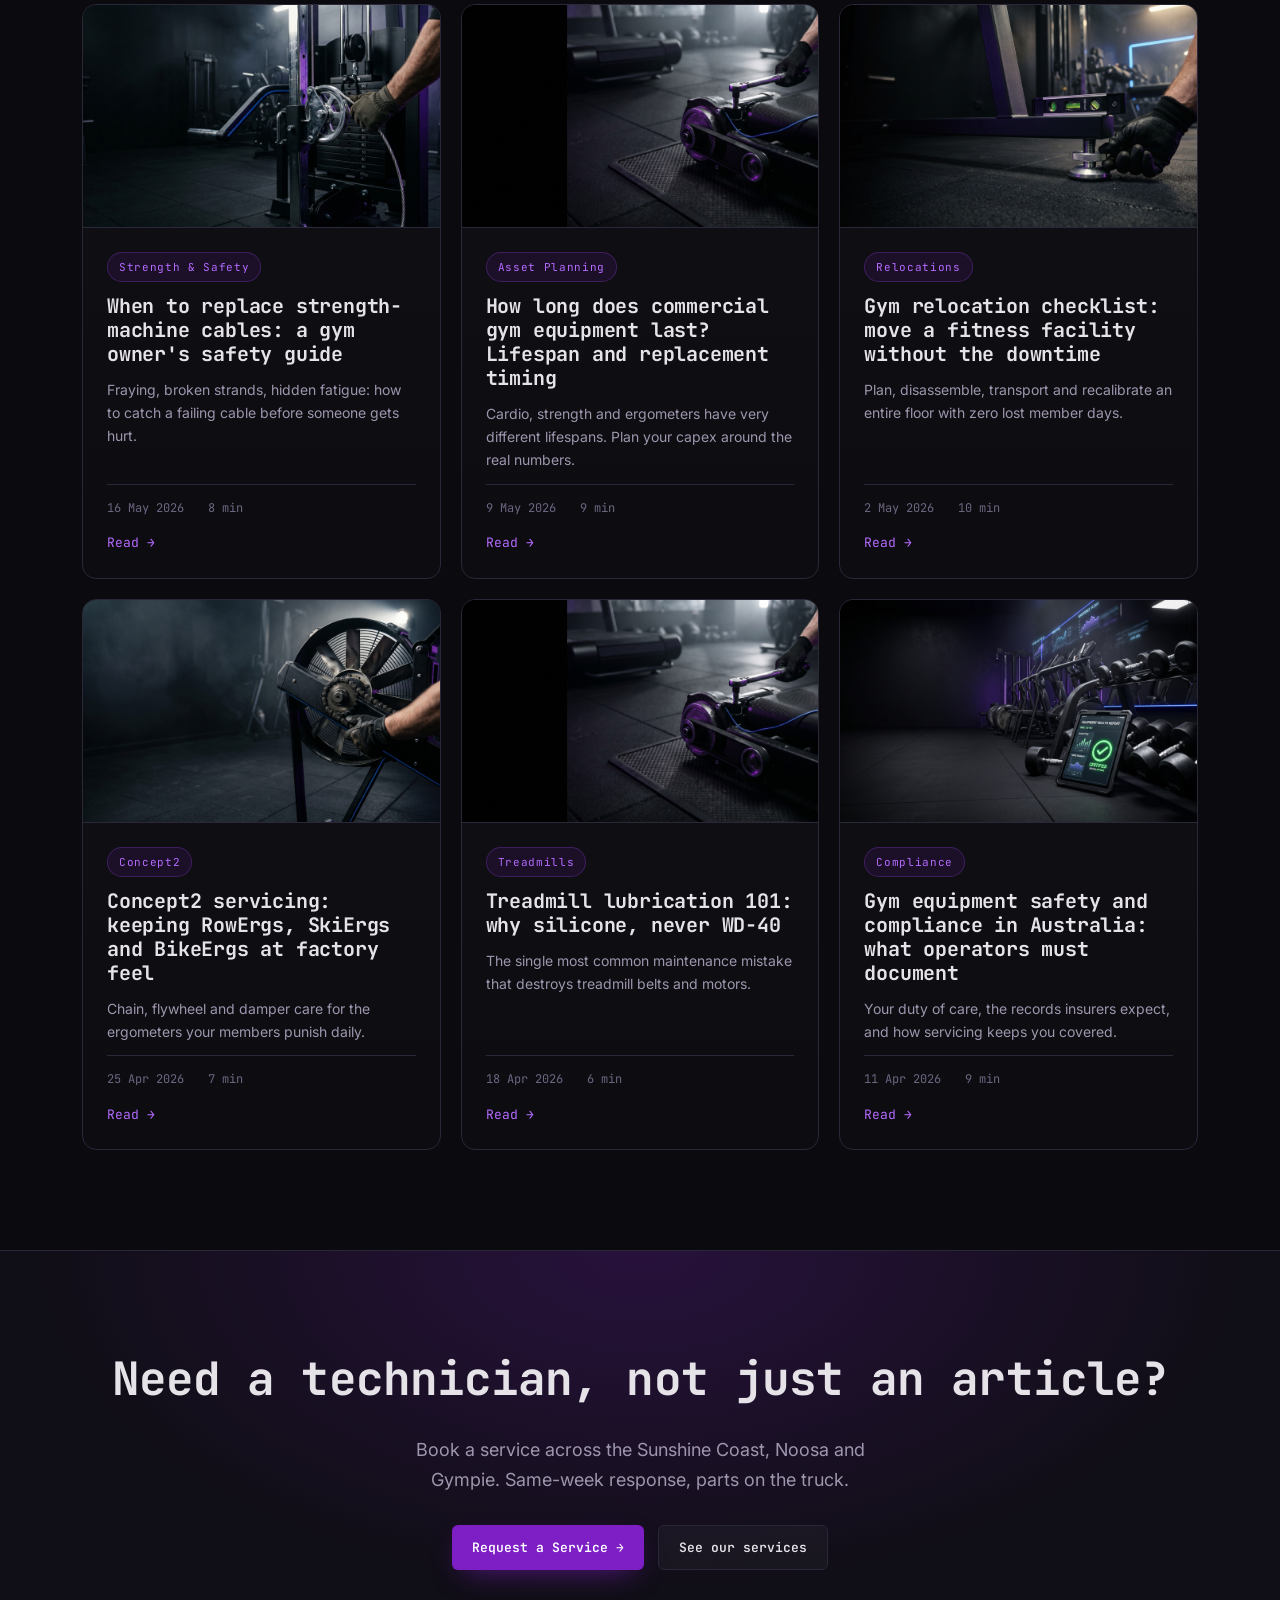
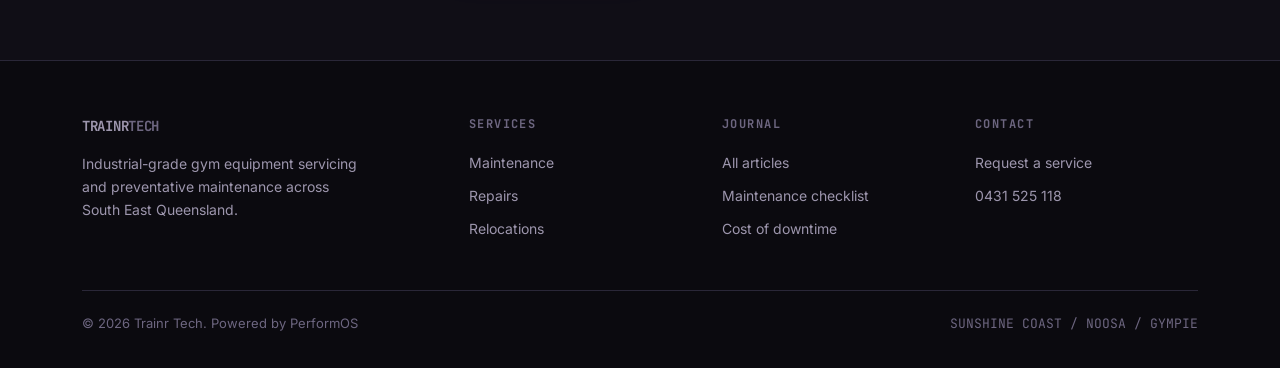
==== commit ea6d6dbf: "Correct service area to Sunshine Coast / Noosa / Gympie site-wide (match real coverage)" ====
--- a/blog/index.html
+++ b/blog/index.html
@@ -3,8 +3,12 @@
 <head>
 <meta charset="utf-8"/>
 <meta name="viewport" content="width=device-width, initial-scale=1.0"/>
-<title>Gym Equipment Maintenance Blog | Trainr Tech (Brisbane, Sunshine Coast, Gold Coast)</title>
-<meta name="description" content="Expert guides on commercial gym equipment maintenance, servicing and repairs for facility owners across Brisbane, the Sunshine Coast and the Gold Coast."/>
+<meta name="theme-color" content="#0b0a0f"/>
+<link rel="icon" href="../favicon.svg" type="image/svg+xml"/>
+<link rel="apple-touch-icon" href="../favicon.svg"/>
+<noscript><style>.rv{opacity:1!important;transform:none!important}</style></noscript>
+<title>Gym Equipment Maintenance Blog | Trainr Tech (Sunshine Coast, Noosa, Gympie)</title>
+<meta name="description" content="Expert guides on commercial gym equipment maintenance, servicing and repairs for facility owners across the Sunshine Coast, Noosa and Gympie."/>
 <link rel="canonical" href="https://trainr-tech-site.vercel.app/blog/"/>
 <meta property="og:type" content="website"/>
 <meta property="og:title" content="Gym Equipment Maintenance Blog | Trainr Tech"/>
@@ -22,7 +26,7 @@
   "@type":"Blog",
   "name":"Trainr Tech Gym Equipment Maintenance Blog",
   "url":"https://trainr-tech-site.vercel.app/blog/",
-  "publisher":{"@type":"Organization","name":"Trainr Tech","areaServed":["Brisbane","Sunshine Coast","Gold Coast"]},
+  "publisher":{"@type":"Organization","name":"Trainr Tech","areaServed":["Sunshine Coast","Noosa","Gympie"]},
   "about":"Commercial gym equipment maintenance, servicing and repairs"
 }
 </script>
@@ -54,7 +58,7 @@
   <div class="grid" id="grid">
     <!-- Featured -->
     <a class="post featured rv" href="how-often-service-commercial-gym-equipment.html">
-      <div class="thumb"><img src="../assets/img/t1.jpg" alt="Commercial treadmill in a dark gym"/></div>
+      <div class="thumb"><img loading="lazy" src="../assets/img/t1.jpg" alt="Commercial treadmill in a dark gym"/></div>
       <div class="pbody">
         <span class="tag">Servicing Schedules</span>
         <h2>How often should you service commercial gym equipment? A 2026 guide for QLD operators</h2>
@@ -65,7 +69,7 @@
     </a>
 
     <a class="post rv" href="commercial-gym-equipment-maintenance-checklist.html">
-      <div class="thumb"><img src="../assets/img/svc-1.jpg" alt="Technician running diagnostics on gym equipment"/></div>
+      <div class="thumb"><img loading="lazy" src="../assets/img/svc-1.jpg" alt="Technician running diagnostics on gym equipment"/></div>
       <div class="pbody">
         <span class="tag">Checklist</span>
         <h2>The commercial gym equipment maintenance checklist (daily to quarterly)</h2>
@@ -76,7 +80,7 @@
     </a>
 
     <a class="post rv" href="commercial-treadmill-maintenance.html">
-      <div class="thumb"><img src="../assets/img/svc-2.jpg" alt="Repairing a treadmill motor and belt"/></div>
+      <div class="thumb"><img loading="lazy" src="../assets/img/svc-2.jpg" alt="Repairing a treadmill motor and belt"/></div>
       <div class="pbody">
         <span class="tag">Treadmills</span>
         <h2>Commercial treadmill maintenance: belt, motor and deck care that prevents breakdowns</h2>
@@ -87,7 +91,7 @@
     </a>
 
     <a class="post rv" href="cost-of-gym-equipment-downtime.html">
-      <div class="thumb"><img src="../assets/img/svc-6.jpg" alt="Equipment health report on a tablet"/></div>
+      <div class="thumb"><img loading="lazy" src="../assets/img/svc-6.jpg" alt="Equipment health report on a tablet"/></div>
       <div class="pbody">
         <span class="tag">Operations</span>
         <h2>What gym equipment downtime really costs your facility</h2>
@@ -98,7 +102,7 @@
     </a>
 
     <a class="post rv" href="when-to-replace-strength-cables.html">
-      <div class="thumb"><img src="../assets/img/svc-3.jpg" alt="Cable and pulley stack on a strength machine"/></div>
+      <div class="thumb"><img loading="lazy" src="../assets/img/svc-3.jpg" alt="Cable and pulley stack on a strength machine"/></div>
       <div class="pbody">
         <span class="tag">Strength & Safety</span>
         <h2>When to replace strength-machine cables: a gym owner's safety guide</h2>
@@ -109,7 +113,7 @@
     </a>
 
     <a class="post rv" href="how-long-does-gym-equipment-last.html">
-      <div class="thumb"><img src="../assets/img/svc-2.jpg" alt="Inside a commercial treadmill"/></div>
+      <div class="thumb"><img loading="lazy" src="../assets/img/svc-2.jpg" alt="Inside a commercial treadmill"/></div>
       <div class="pbody">
         <span class="tag">Asset Planning</span>
         <h2>How long does commercial gym equipment last? Lifespan and replacement timing</h2>
@@ -120,7 +124,7 @@
     </a>
 
     <a class="post rv" href="gym-relocation-checklist.html">
-      <div class="thumb"><img src="../assets/img/svc-5.jpg" alt="Levelling a newly installed machine"/></div>
+      <div class="thumb"><img loading="lazy" src="../assets/img/svc-5.jpg" alt="Levelling a newly installed machine"/></div>
       <div class="pbody">
         <span class="tag">Relocations</span>
         <h2>Gym relocation checklist: move a fitness facility without the downtime</h2>
@@ -131,7 +135,7 @@
     </a>
 
     <a class="post rv" href="concept2-servicing-guide.html">
-      <div class="thumb"><img src="../assets/img/svc-4.jpg" alt="Air-resistance ergometer flywheel and chain"/></div>
+      <div class="thumb"><img loading="lazy" src="../assets/img/svc-4.jpg" alt="Air-resistance ergometer flywheel and chain"/></div>
       <div class="pbody">
         <span class="tag">Concept2</span>
         <h2>Concept2 servicing: keeping RowErgs, SkiErgs and BikeErgs at factory feel</h2>
@@ -142,7 +146,7 @@
     </a>
 
     <a class="post rv" href="treadmill-lubrication-guide.html">
-      <div class="thumb"><img src="../assets/img/svc-2.jpg" alt="Lubricating a treadmill belt"/></div>
+      <div class="thumb"><img loading="lazy" src="../assets/img/svc-2.jpg" alt="Lubricating a treadmill belt"/></div>
       <div class="pbody">
         <span class="tag">Treadmills</span>
         <h2>Treadmill lubrication 101: why silicone, never WD-40</h2>
@@ -153,7 +157,7 @@
     </a>
 
     <a class="post rv" href="gym-equipment-safety-compliance-australia.html">
-      <div class="thumb"><img src="../assets/img/svc-6.jpg" alt="Digital compliance report for gym equipment"/></div>
+      <div class="thumb"><img loading="lazy" src="../assets/img/svc-6.jpg" alt="Digital compliance report for gym equipment"/></div>
       <div class="pbody">
         <span class="tag">Compliance</span>
         <h2>Gym equipment safety and compliance in Australia: what operators must document</h2>
@@ -169,7 +173,7 @@
 <div class="ctaband">
   <div class="wrap">
     <h2>Need a technician, not just an article?</h2>
-    <p>Book a service across Brisbane, the Sunshine Coast and the Gold Coast. Same-week response, parts on the truck.</p>
+    <p>Book a service across the Sunshine Coast, Noosa and Gympie. Same-week response, parts on the truck.</p>
     <div class="cta">
       <a href="../request.html" class="btn btn-primary">Request a Service →</a>
       <a href="../index.html#teardown" class="btn btn-ghost">See our services</a>
@@ -190,7 +194,7 @@
     </div>
     <div class="foot-bottom">
       <span>© 2026 Trainr Tech. Powered by PerformOS</span>
-      <span class="mono">BRISBANE / SUNSHINE COAST / GOLD COAST</span>
+      <span class="mono">SUNSHINE COAST / NOOSA / GYMPIE</span>
     </div>
   </div>
 </footer>
--- a/blog/blog.css
+++ b/blog/blog.css
@@ -5,8 +5,8 @@
   --blue:#3b6cdd;--blue-bright:#5e8bff;--silver:#e5e2e8;--mute:#9d96ad;--mute-2:#6d6680;
 }
 *{margin:0;padding:0;box-sizing:border-box}
-html{scroll-behavior:smooth}
-body{background:var(--carbon);color:var(--silver);font-family:'Inter',sans-serif;-webkit-font-smoothing:antialiased;line-height:1.65;overflow-x:hidden}
+html{scroll-behavior:smooth;overflow-x:hidden;max-width:100%}
+body{background:var(--carbon);color:var(--silver);font-family:'Inter',sans-serif;-webkit-font-smoothing:antialiased;line-height:1.65;overflow-x:hidden;max-width:100%}
 .mono{font-family:'JetBrains Mono',monospace}
 a{color:inherit;text-decoration:none}
 img{display:block;max-width:100%}
@@ -149,6 +149,17 @@
   .aside{position:static;margin-top:50px}
   .rel-grid{grid-template-columns:1fr}
   .foot{grid-template-columns:1fr 1fr}
-  .prose{font-size:16px}
-  .prose table{display:block;overflow-x:auto;white-space:nowrap}
+  .prose{font-size:16px;max-width:100%}
+  /* tables WRAP to fit any phone width (no nowrap horizontal overflow) */
+  .prose table{table-layout:fixed;width:100%;font-size:12.5px;white-space:normal}
+  .prose th,.prose td{padding:10px 9px;word-break:break-word;overflow-wrap:anywhere}
+  .prose,.prose p,.prose li,.prose h1,.prose h2,.prose h3{overflow-wrap:anywhere}
+  .art-hero h1,.blog-hero h1{overflow-wrap:anywhere}
 }
+
+/* accessibility: keyboard focus + reduced motion */
+:focus-visible{outline:2px solid var(--violet-glow);outline-offset:3px;border-radius:5px}
+@media(prefers-reduced-motion:reduce){
+  *,*::before,*::after{animation-duration:.001ms!important;animation-iteration-count:1!important;transition-duration:.001ms!important;scroll-behavior:auto!important}
+  .rv{opacity:1!important;transform:none!important}
+}
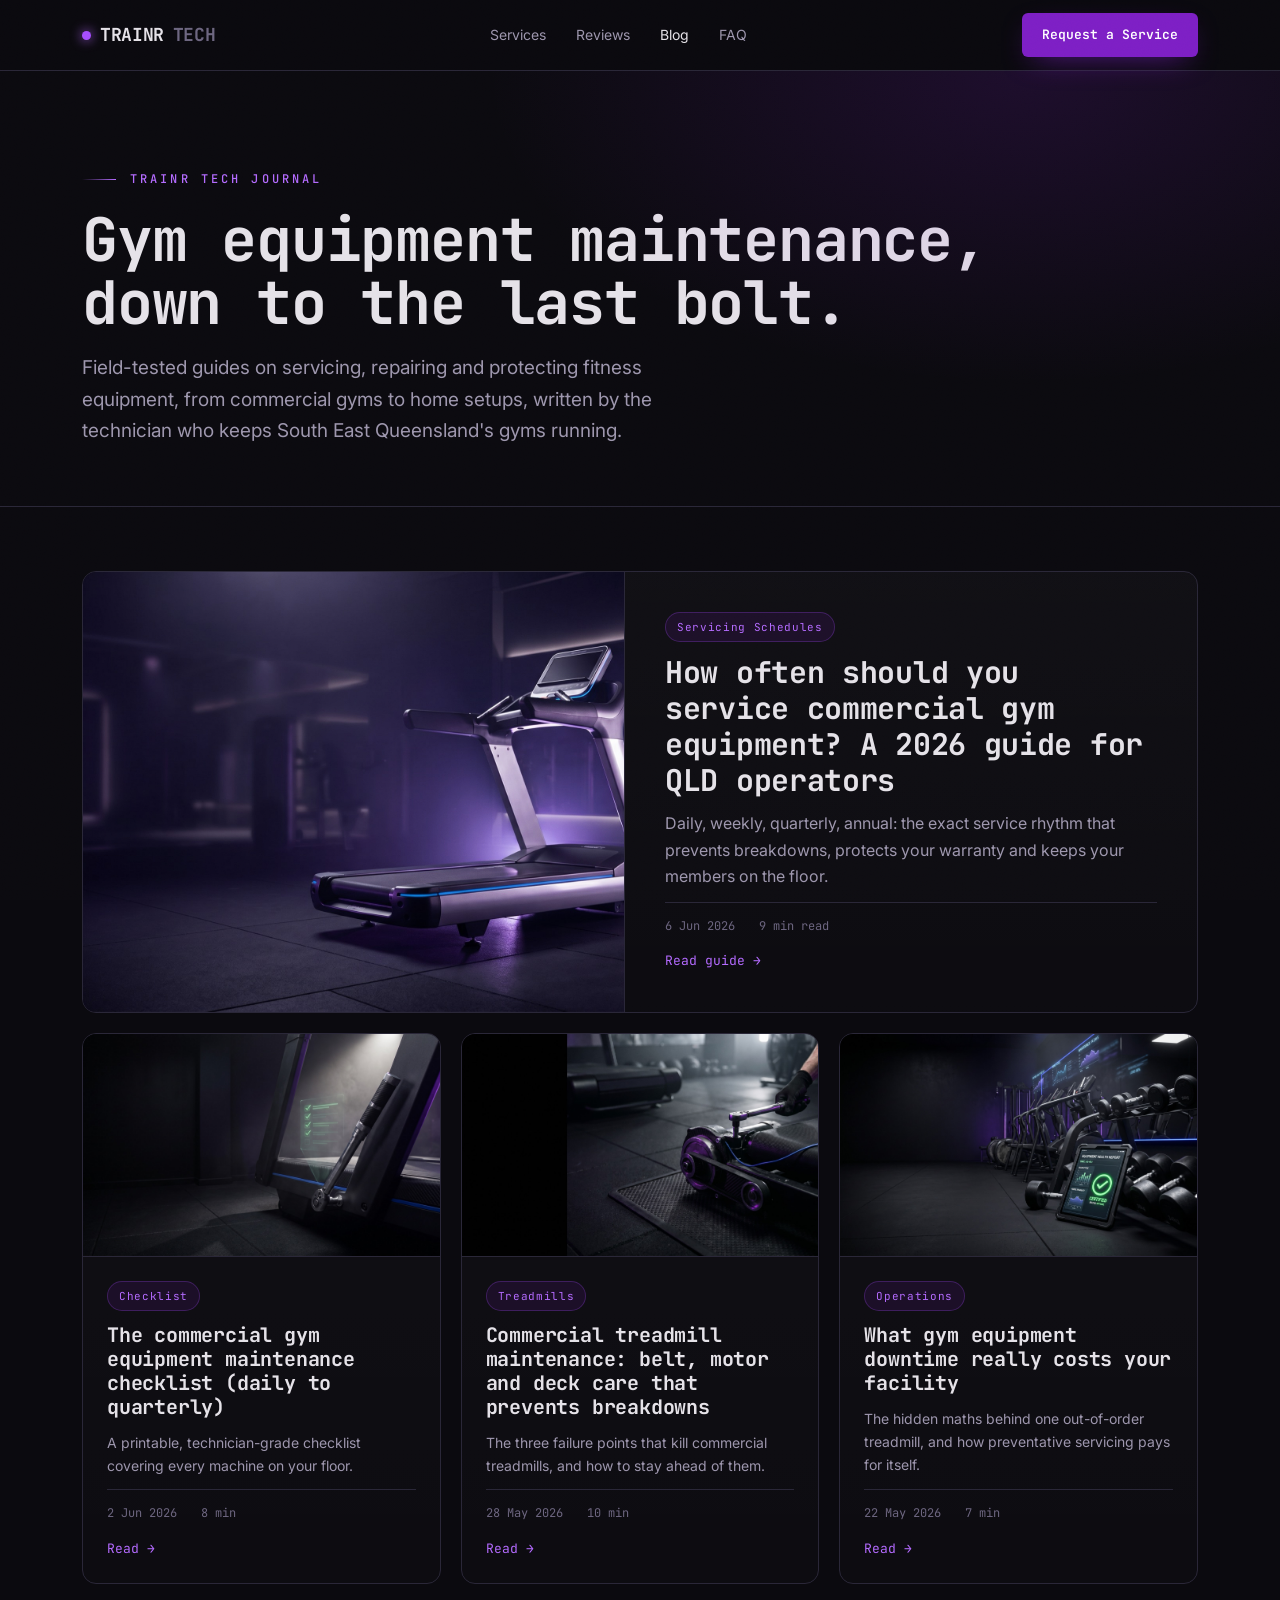
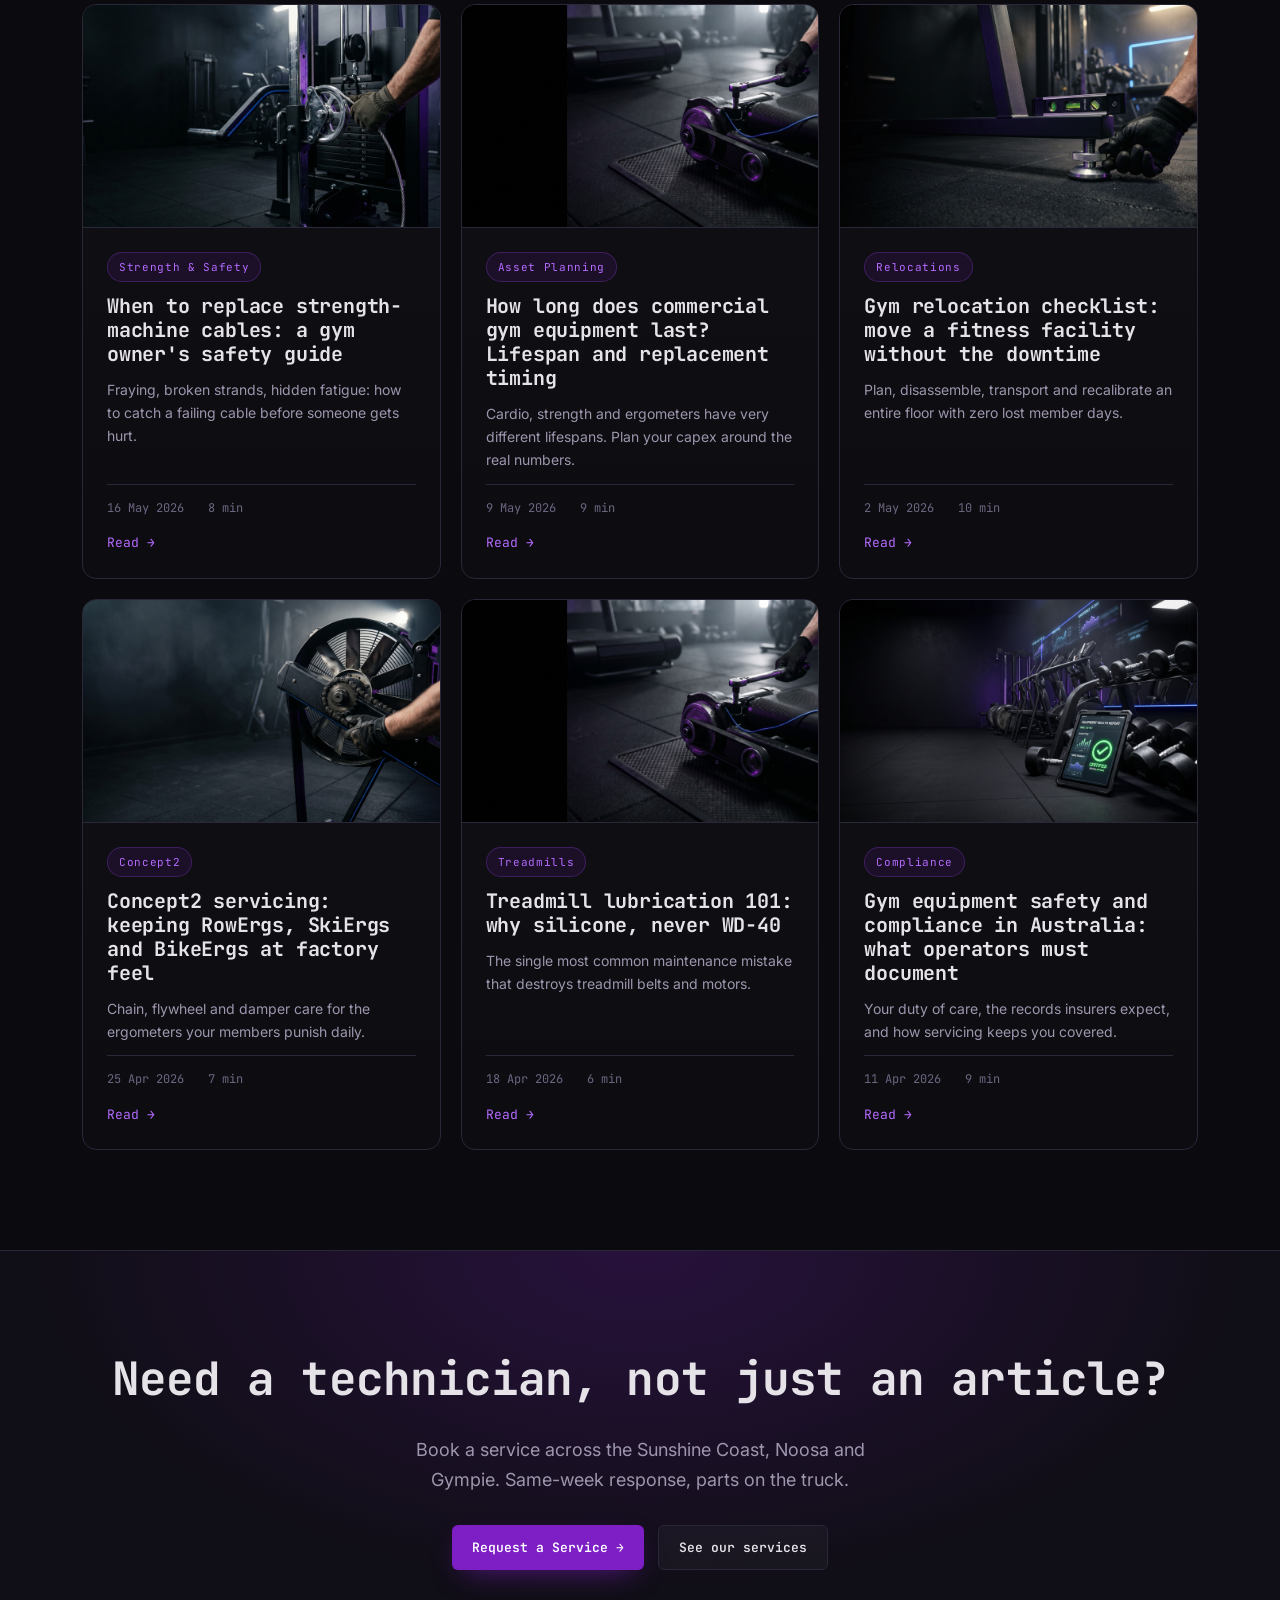
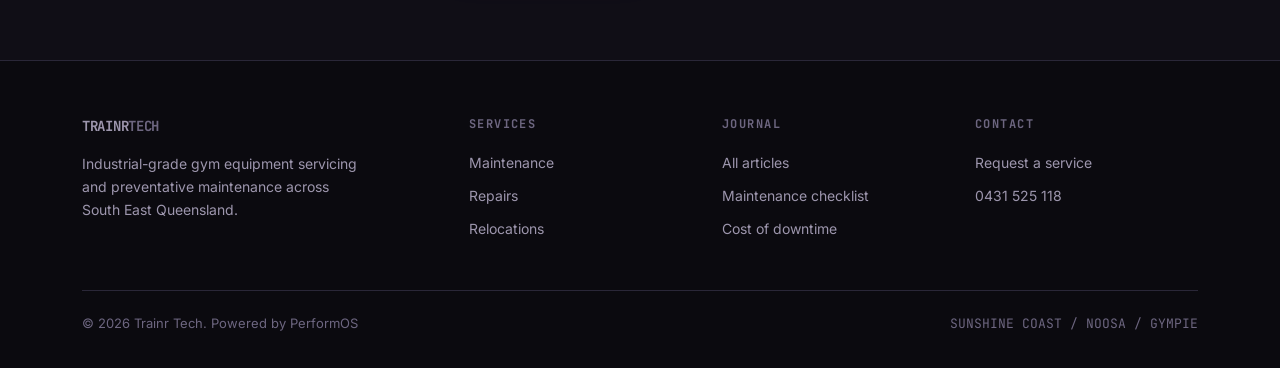
==== commit 42f92e2f: "Audit pass: Concept2 'authorised'->'specialist'; broaden tone to include home setups (not commercial" ====
--- a/blog/index.html
+++ b/blog/index.html
@@ -8,7 +8,7 @@
 <link rel="apple-touch-icon" href="../favicon.svg"/>
 <noscript><style>.rv{opacity:1!important;transform:none!important}</style></noscript>
 <title>Gym Equipment Maintenance Blog | Trainr Tech (Sunshine Coast, Noosa, Gympie)</title>
-<meta name="description" content="Expert guides on commercial gym equipment maintenance, servicing and repairs for facility owners across the Sunshine Coast, Noosa and Gympie."/>
+<meta name="description" content="Expert guides on gym equipment maintenance, servicing and repairs for gym owners and home users across the Sunshine Coast, Noosa and Gympie."/>
 <link rel="canonical" href="https://trainr-tech-site.vercel.app/blog/"/>
 <meta property="og:type" content="website"/>
 <meta property="og:title" content="Gym Equipment Maintenance Blog | Trainr Tech"/>
@@ -50,7 +50,7 @@
   <div class="wrap">
     <span class="eyebrow-line kicker">Trainr Tech Journal</span>
     <h1>Gym equipment maintenance,<br/>down to the last bolt.</h1>
-    <p>Field-tested guides on servicing, repairing and protecting commercial fitness equipment, written by the technicians who keep South East Queensland's gym floors running.</p>
+    <p>Field-tested guides on servicing, repairing and protecting fitness equipment, from commercial gyms to home setups, written by the technician who keeps South East Queensland's gyms running.</p>
   </div>
 </section>
 
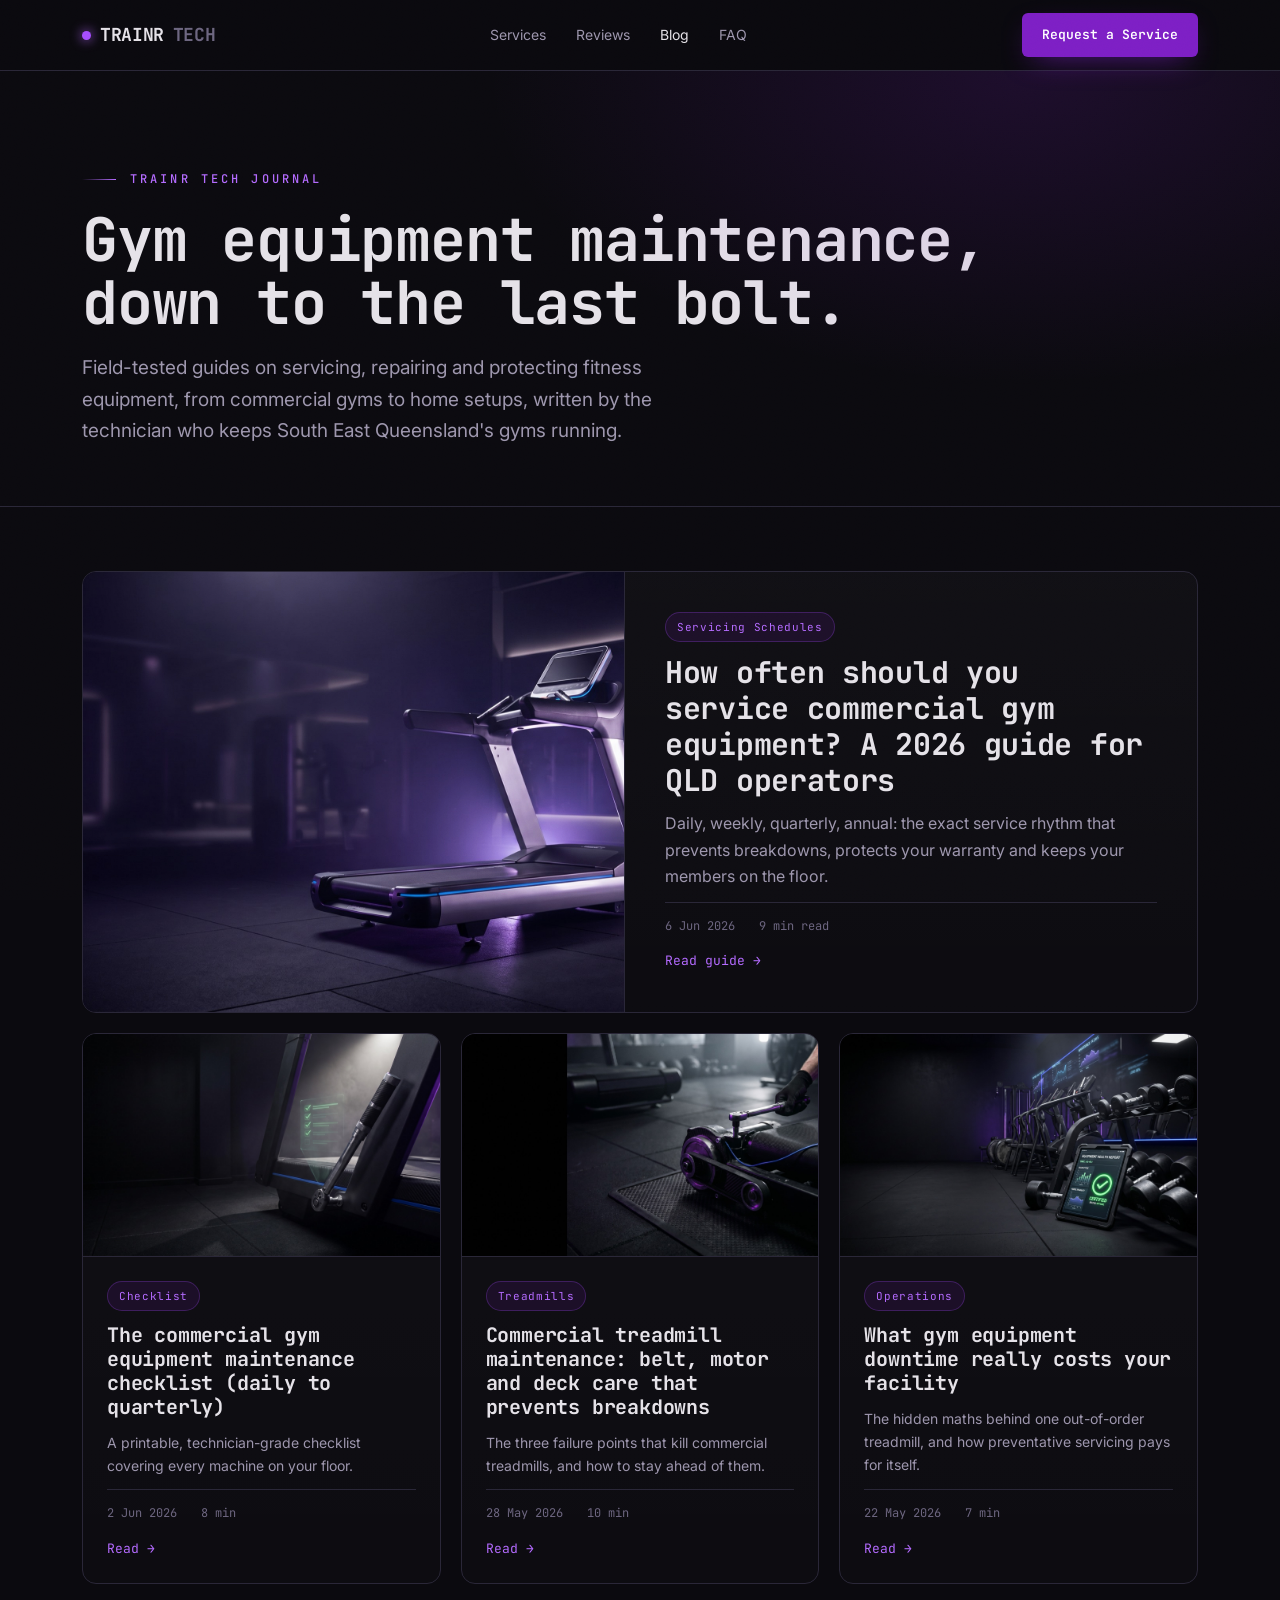
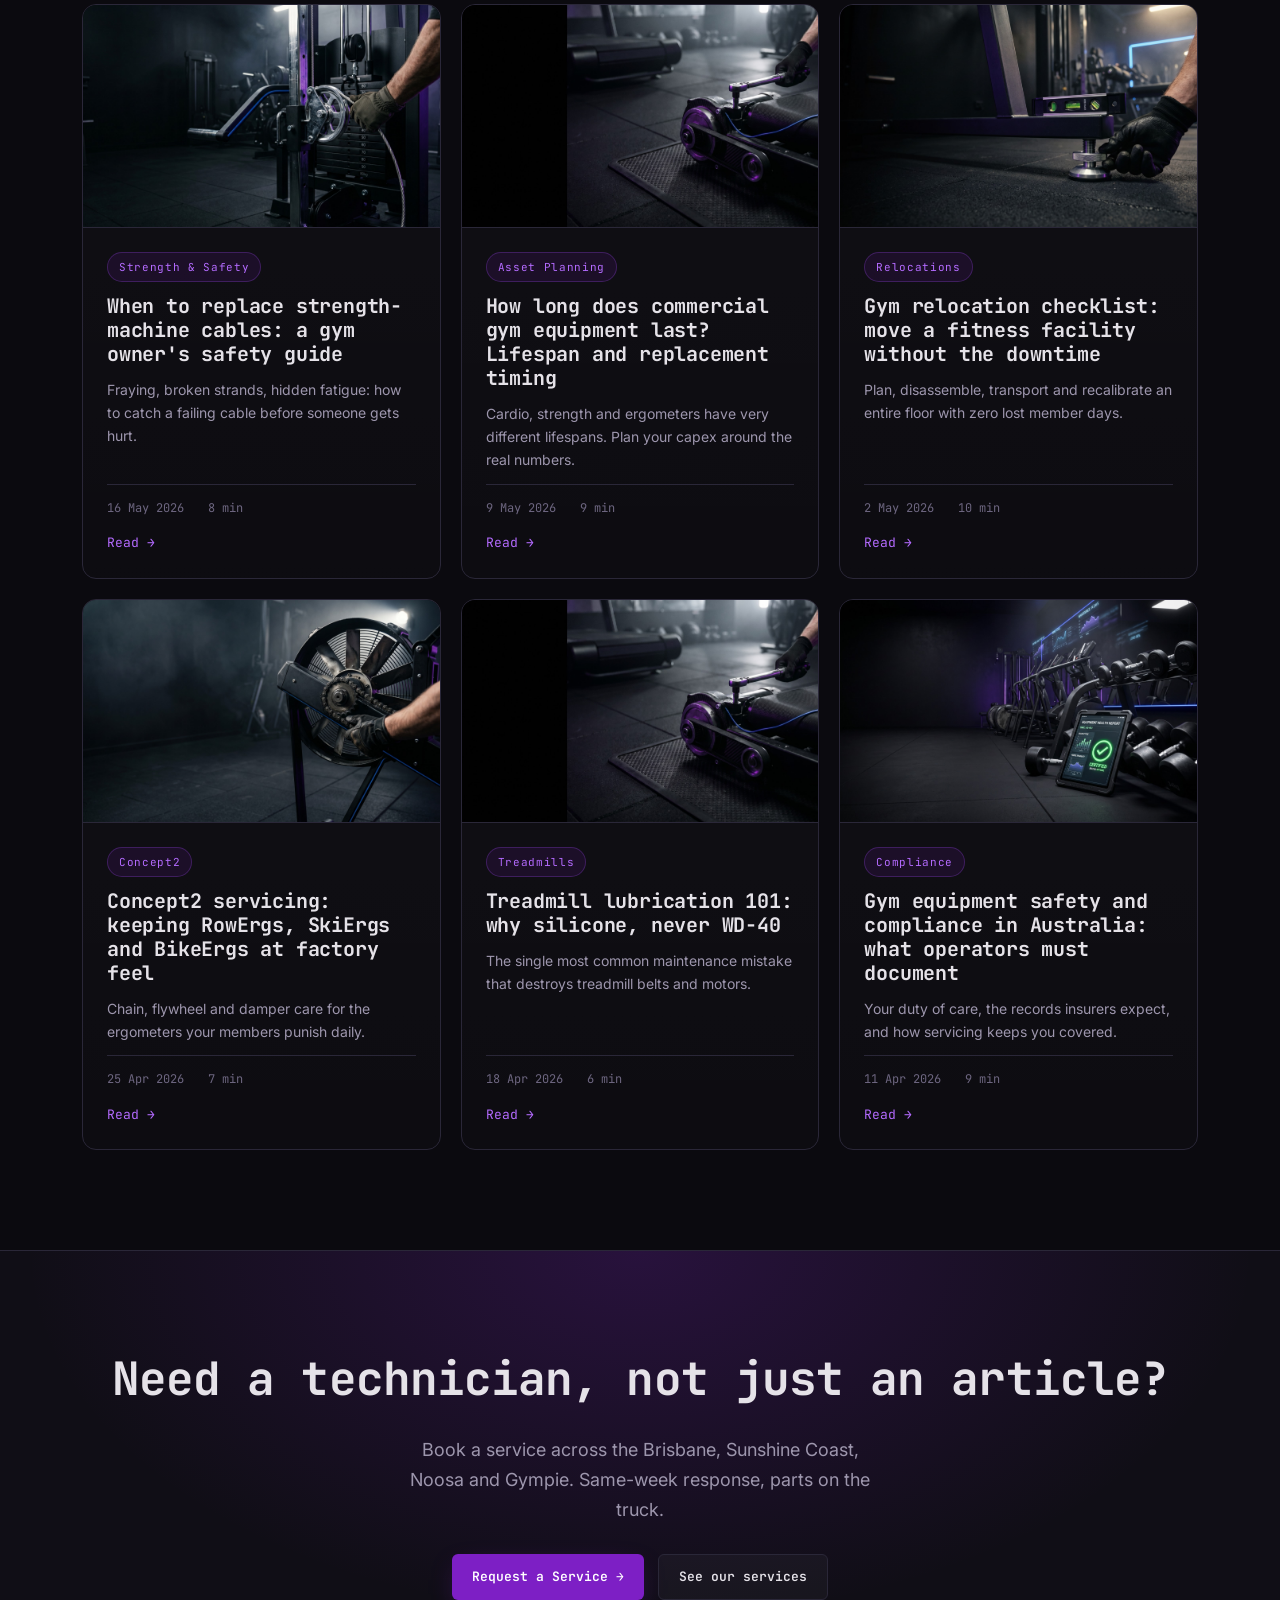
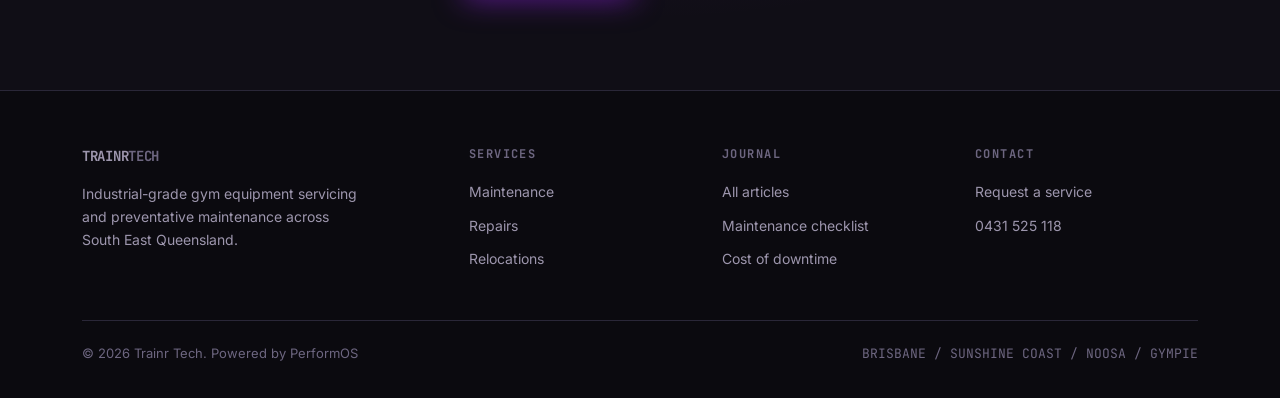
==== commit 51678832: "Add Brisbane to service area site-wide; remove teardown/breakdown marketing wording (now 'How it wor" ====
--- a/blog/index.html
+++ b/blog/index.html
@@ -7,14 +7,14 @@
 <link rel="icon" href="../favicon.svg" type="image/svg+xml"/>
 <link rel="apple-touch-icon" href="../favicon.svg"/>
 <noscript><style>.rv{opacity:1!important;transform:none!important}</style></noscript>
-<title>Gym Equipment Maintenance Blog | Trainr Tech (Sunshine Coast, Noosa, Gympie)</title>
-<meta name="description" content="Expert guides on gym equipment maintenance, servicing and repairs for gym owners and home users across the Sunshine Coast, Noosa and Gympie."/>
-<link rel="canonical" href="https://trainr-tech-site.vercel.app/blog/"/>
+<title>Gym Equipment Maintenance Blog | Trainr Tech (Brisbane, Sunshine Coast, Noosa, Gympie)</title>
+<meta name="description" content="Expert guides on gym equipment maintenance, servicing and repairs for gym owners and home users across the Brisbane, Sunshine Coast, Noosa and Gympie."/>
+<link rel="canonical" href="https://trainrtech.com.au/blog/"/>
 <meta property="og:type" content="website"/>
 <meta property="og:title" content="Gym Equipment Maintenance Blog | Trainr Tech"/>
 <meta property="og:description" content="Expert guides on commercial gym equipment maintenance and servicing across South East Queensland."/>
-<meta property="og:url" content="https://trainr-tech-site.vercel.app/blog/"/>
-<meta property="og:image" content="https://trainr-tech-site.vercel.app/assets/img/t1.jpg"/>
+<meta property="og:url" content="https://trainrtech.com.au/blog/"/>
+<meta property="og:image" content="https://trainrtech.com.au/assets/img/t1.jpg"/>
 <meta name="twitter:card" content="summary_large_image"/>
 <link rel="preconnect" href="https://fonts.googleapis.com"/>
 <link rel="preconnect" href="https://fonts.gstatic.com" crossorigin/>
@@ -25,8 +25,8 @@
   "@context":"https://schema.org",
   "@type":"Blog",
   "name":"Trainr Tech Gym Equipment Maintenance Blog",
-  "url":"https://trainr-tech-site.vercel.app/blog/",
-  "publisher":{"@type":"Organization","name":"Trainr Tech","areaServed":["Sunshine Coast","Noosa","Gympie"]},
+  "url":"https://trainrtech.com.au/blog/",
+  "publisher":{"@type":"Organization","name":"Trainr Tech","areaServed":["Brisbane","Sunshine Coast","Noosa","Gympie"]},
   "about":"Commercial gym equipment maintenance, servicing and repairs"
 }
 </script>
@@ -37,7 +37,7 @@
   <div class="wrap nav">
     <a href="../index.html" class="logo"><span class="dot"></span>TRAINR<span style="color:var(--mute-2)">TECH</span></a>
     <nav class="nav-links">
-      <a href="../index.html#teardown">Services</a>
+      <a href="../index.html#process">Services</a>
       <a href="../index.html#reviews">Reviews</a>
       <a href="index.html" class="active">Blog</a>
       <a href="../index.html#faq">FAQ</a>
@@ -173,10 +173,10 @@
 <div class="ctaband">
   <div class="wrap">
     <h2>Need a technician, not just an article?</h2>
-    <p>Book a service across the Sunshine Coast, Noosa and Gympie. Same-week response, parts on the truck.</p>
+    <p>Book a service across the Brisbane, Sunshine Coast, Noosa and Gympie. Same-week response, parts on the truck.</p>
     <div class="cta">
       <a href="../request.html" class="btn btn-primary">Request a Service →</a>
-      <a href="../index.html#teardown" class="btn btn-ghost">See our services</a>
+      <a href="../index.html#process" class="btn btn-ghost">See our services</a>
     </div>
   </div>
 </div>
@@ -188,13 +188,13 @@
         <a href="../index.html" class="logo"><span class="dot"></span>TRAINR<span style="color:var(--mute-2)">TECH</span></a>
         <p class="blurb">Industrial-grade gym equipment servicing and preventative maintenance across South East Queensland.</p>
       </div>
-      <div><h4>Services</h4><a href="../index.html#teardown">Maintenance</a><a href="../index.html#teardown">Repairs</a><a href="../index.html#teardown">Relocations</a></div>
+      <div><h4>Services</h4><a href="../index.html#process">Maintenance</a><a href="../index.html#process">Repairs</a><a href="../index.html#process">Relocations</a></div>
       <div><h4>Journal</h4><a href="index.html">All articles</a><a href="commercial-gym-equipment-maintenance-checklist.html">Maintenance checklist</a><a href="cost-of-gym-equipment-downtime.html">Cost of downtime</a></div>
       <div><h4>Contact</h4><a href="../request.html">Request a service</a><a href="tel:0431525118">0431 525 118</a></div>
     </div>
     <div class="foot-bottom">
       <span>© 2026 Trainr Tech. Powered by PerformOS</span>
-      <span class="mono">SUNSHINE COAST / NOOSA / GYMPIE</span>
+      <span class="mono">BRISBANE / SUNSHINE COAST / NOOSA / GYMPIE</span>
     </div>
   </div>
 </footer>
